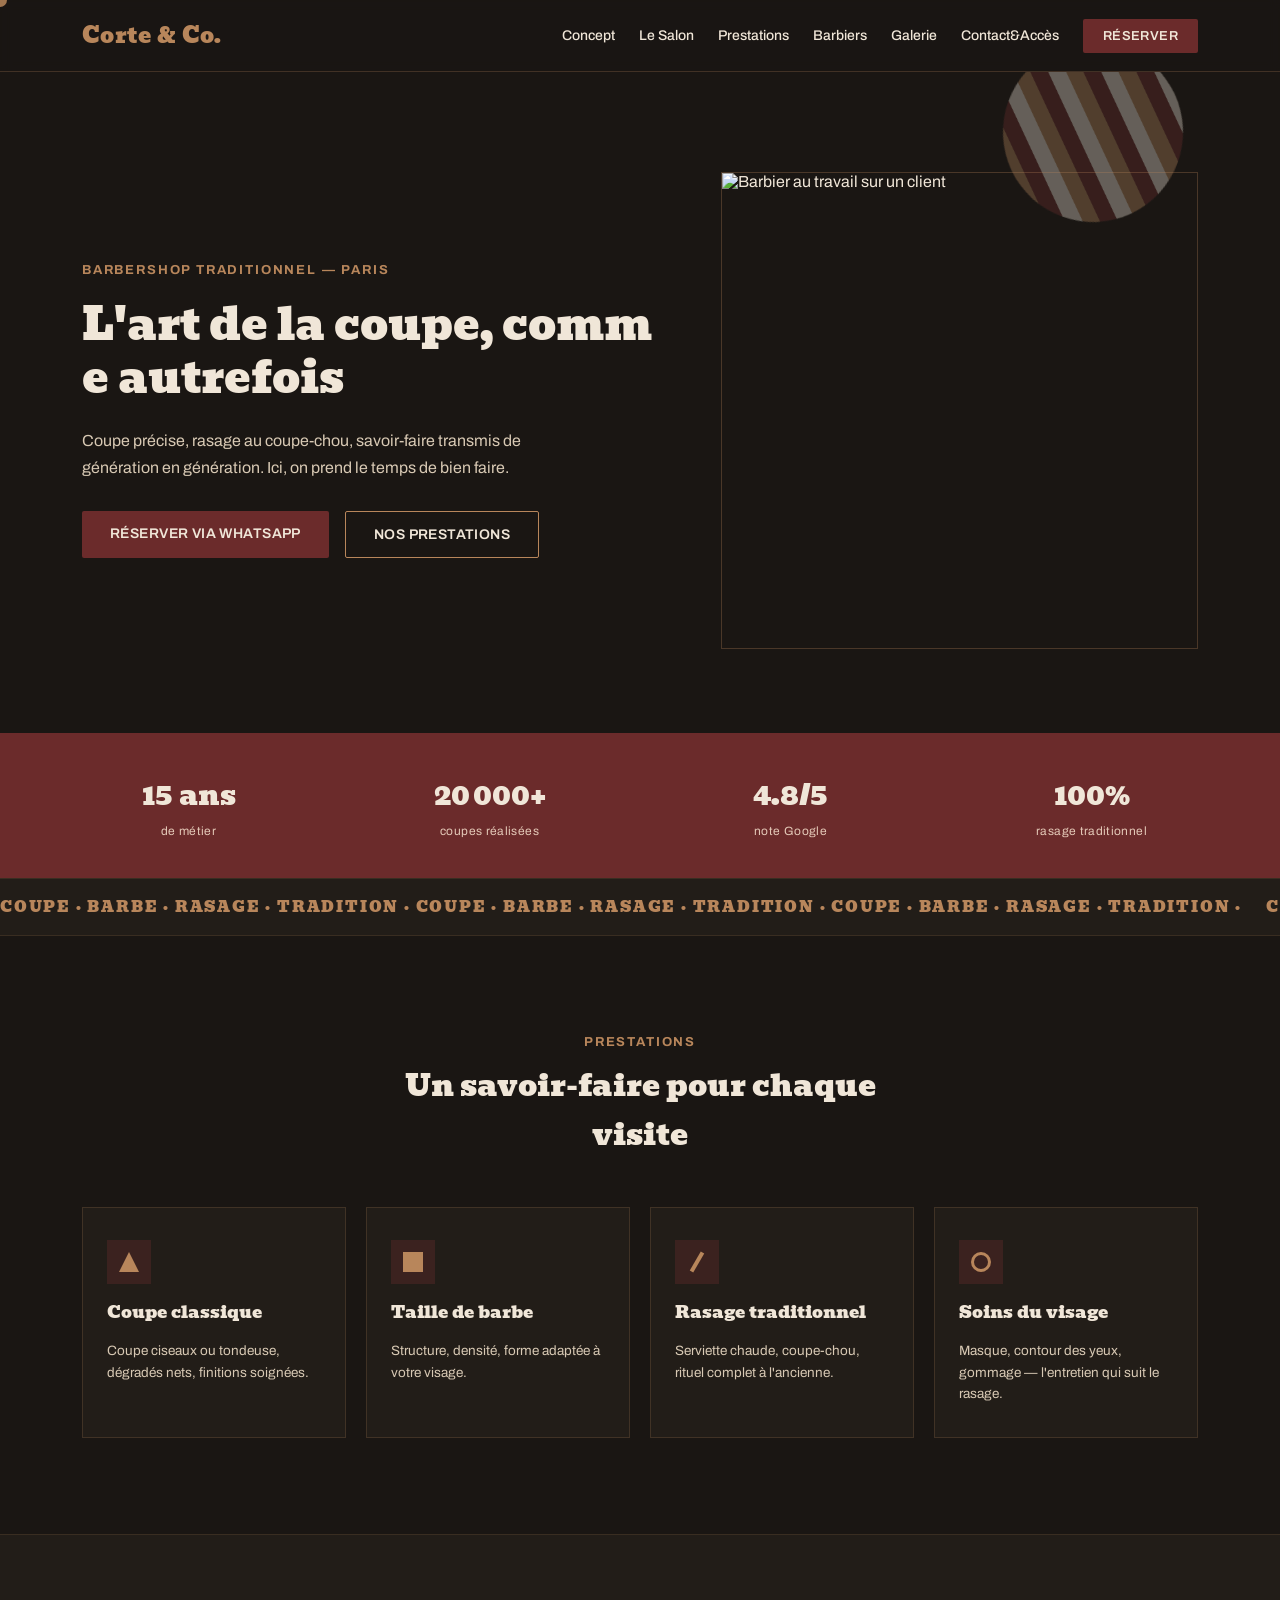
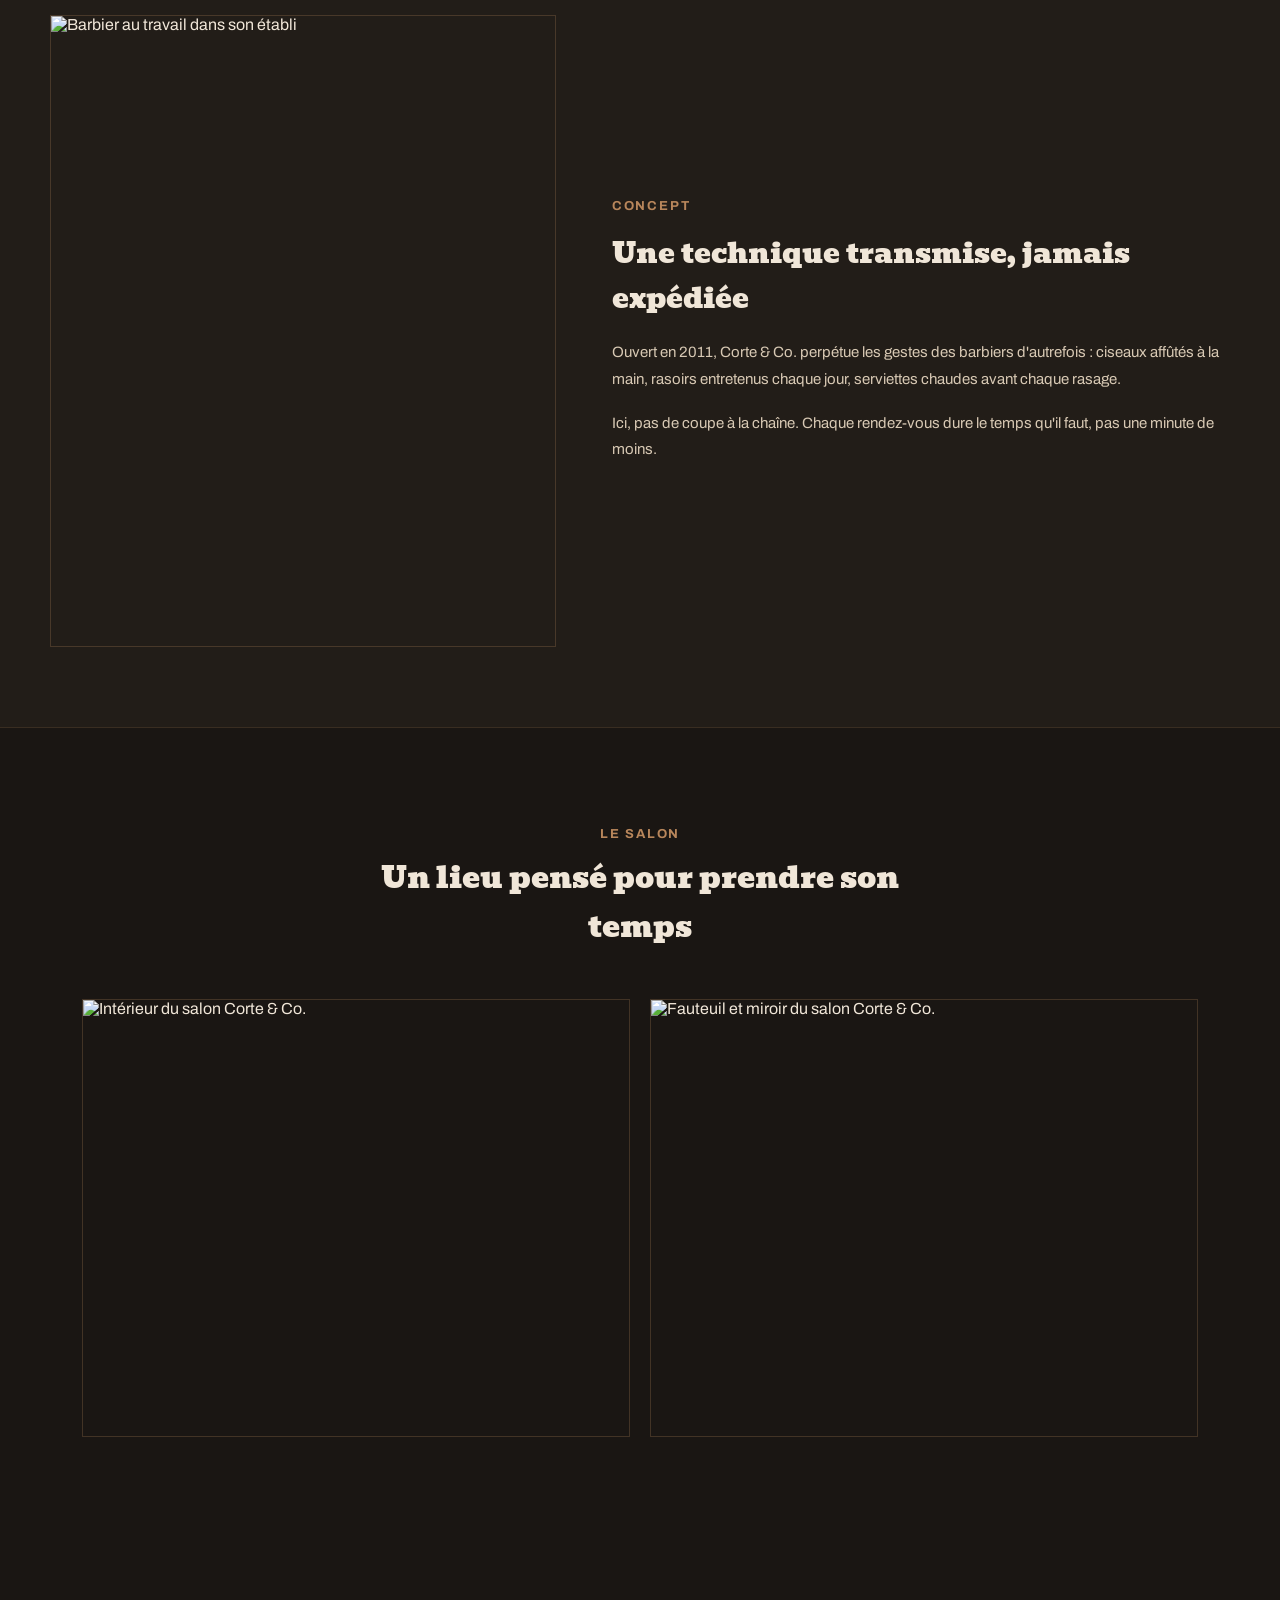
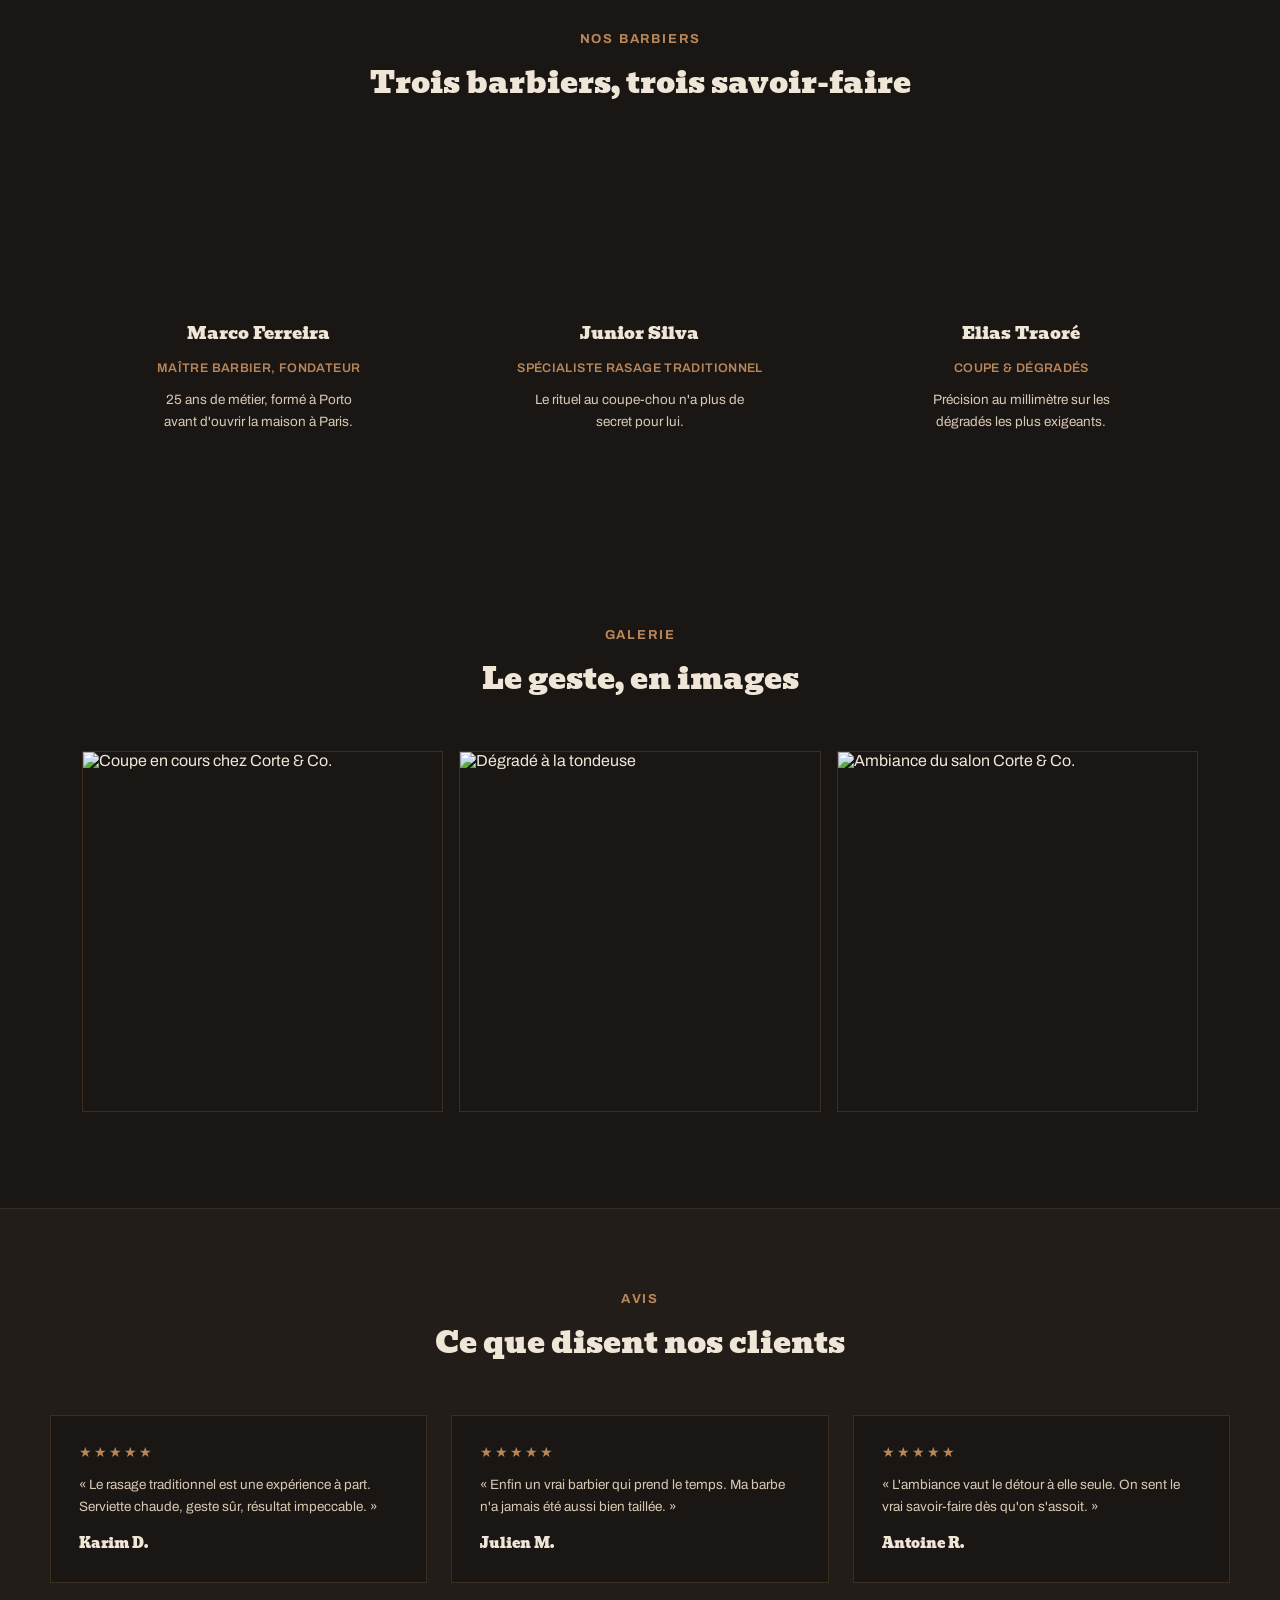
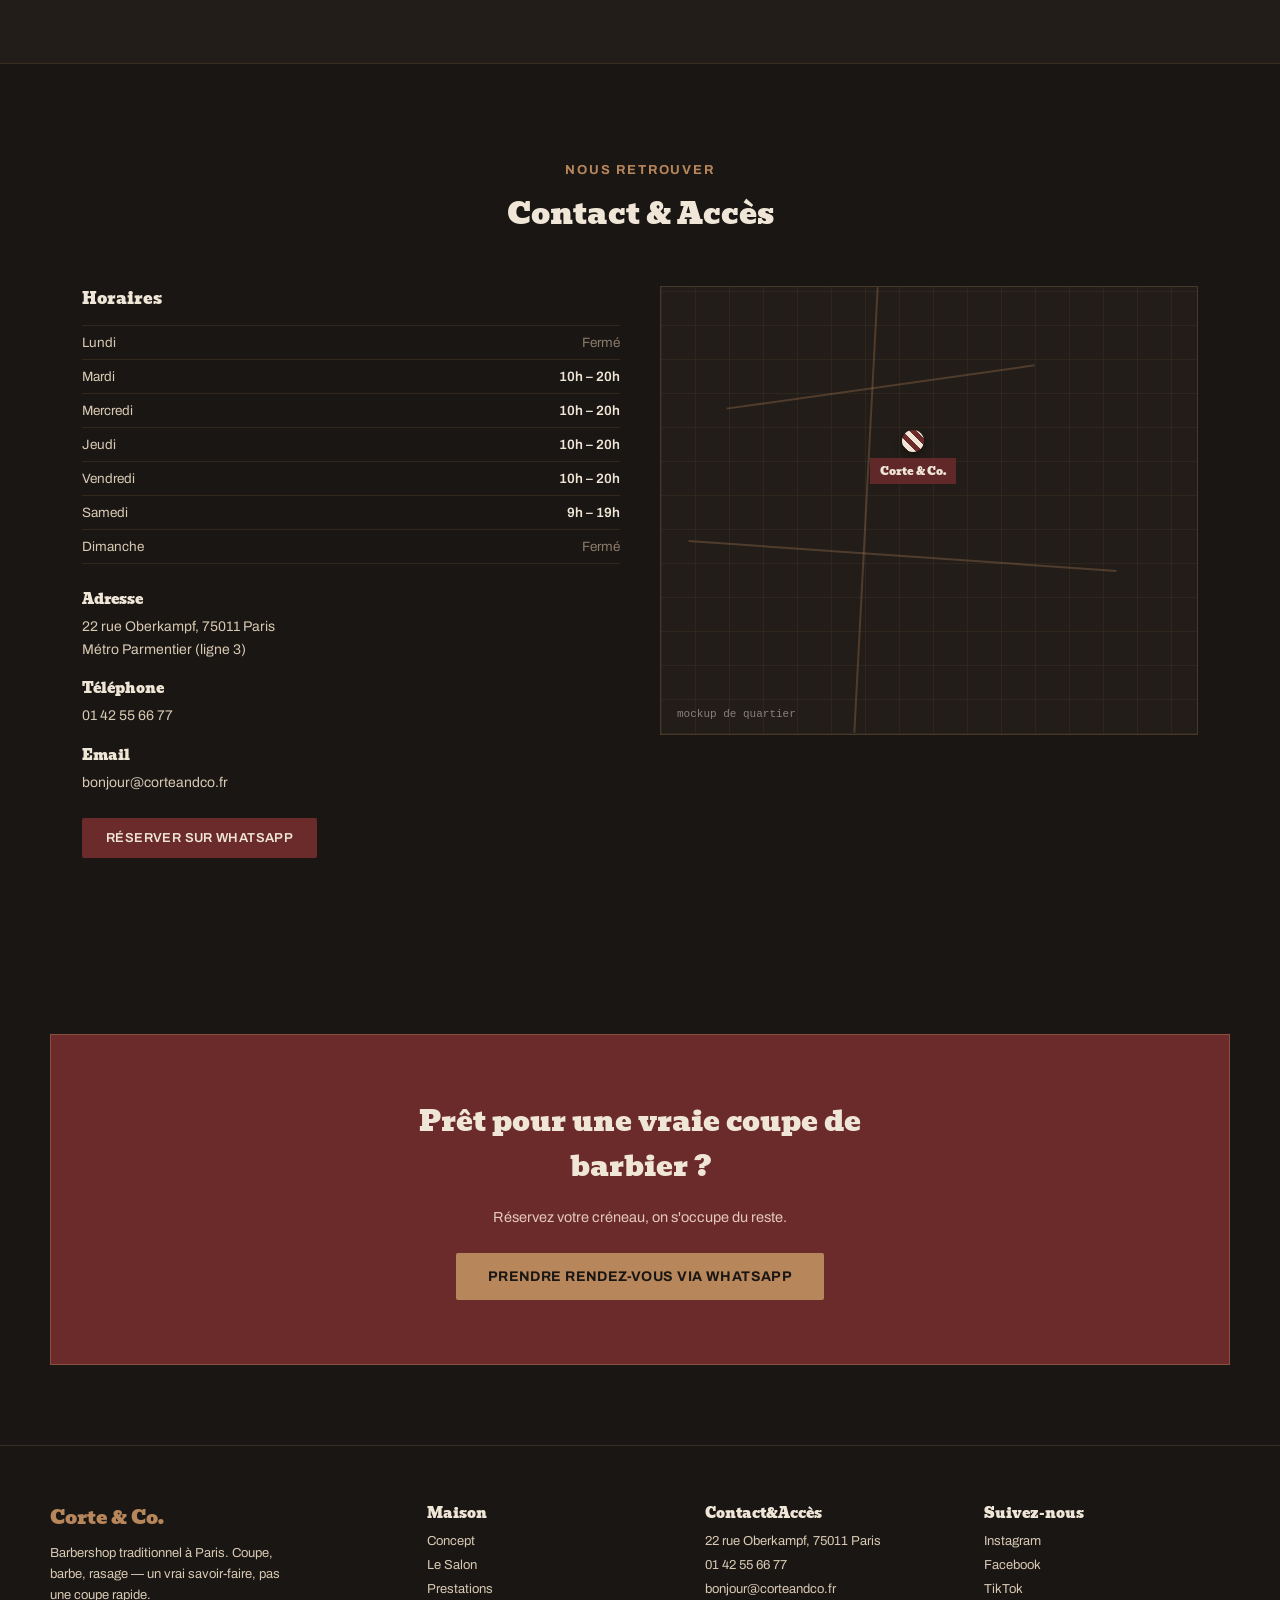
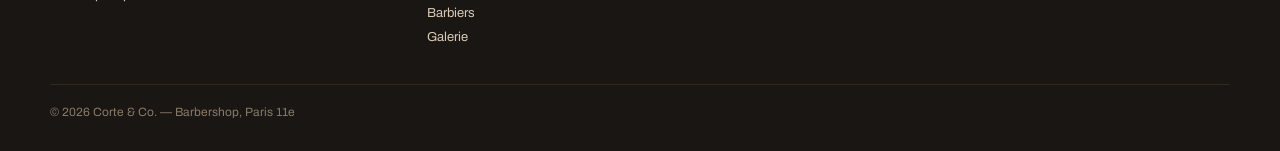
==== index.html @ 3a290d89 "Restructuration navigation + Le Salon + Galerie" ====
<!DOCTYPE html>
<html lang="fr">
<head>
<meta charset="utf-8">
<meta name="viewport" content="width=device-width, initial-scale=1">
<title>Corte &amp; Co. · Barbershop traditionnel Paris 11e</title>
<link rel="preconnect" href="https://fonts.googleapis.com">
<link href="https://fonts.googleapis.com/css2?family=Bevan&family=Archivo:wght@400;500;600;700&display=swap" rel="stylesheet">
<style>
  *{box-sizing:border-box;}
  body{margin:0;padding:0;}
  a{color:#B8865B;}
  a:hover{color:#F0E6D8;}
  @media (max-width: 860px){
    .hero-grid{grid-template-columns:1fr !important;}
    .hero-copy{text-align:center; align-items:center !important;}
    .hero-cta{justify-content:center;}
    .grid-4{grid-template-columns:1fr 1fr !important;}
    .grid-3{grid-template-columns:1fr !important;}
    .story-grid{grid-template-columns:1fr !important;}
    .team-grid{grid-template-columns:1fr !important;}
    .location-grid{grid-template-columns:1fr !important;}
    .footer-grid{grid-template-columns:1fr 1fr !important; gap:32px !important;}
  }
  @media (max-width: 560px){
    .grid-4{grid-template-columns:1fr !important;}
    .footer-grid{grid-template-columns:1fr !important;}
  }
  @keyframes fadeUp{from{opacity:0; transform:translateY(16px);} to{opacity:1; transform:translateY(0);}}
  @keyframes letterIn{from{opacity:0; transform:translateY(14px);} to{opacity:1; transform:translateY(0);}}
  @keyframes ctaPulse{0%,100%{transform:scale(1);} 50%{transform:scale(1.035);}}
  @keyframes marqueeScroll{from{transform:translateX(0);} to{transform:translateX(-50%);}}
  .js-hero-title .letter{display:inline-block; opacity:0; animation:letterIn .5s ease forwards;}
  .cta-final-btn:hover{box-shadow:0 0 30px 6px rgba(184,134,91,0.5);}
  .js-marquee-track{display:flex; width:max-content; animation:marqueeScroll 22s linear infinite;}
  #navInner{max-width:1180px; margin:0 auto; display:flex; align-items:center; justify-content:space-between; gap:24px; padding:18px 32px; transition:padding .3s ease;}
  #navInner.scrolled{padding:10px 32px;}
</style>
</head>
<body>

<div style="background:#1A1613; color:#F0E6D8; font-family:'Archivo',sans-serif; overflow-x:hidden;">

  <!-- NAVBAR -->
  <header style="position:sticky; top:0; z-index:50; background:rgba(26,22,19,0.95); backdrop-filter:blur(6px); border-bottom:1px solid rgba(184,134,91,0.25);">
    <div id="navInner">
      <a href="#accueil" style="font-family:'Bevan',serif; font-weight:400; font-size:22px; color:#B8865B; text-decoration:none; letter-spacing:0.02em;">Corte &amp; Co.</a>
      <nav style="display:flex; align-items:center; gap:24px; flex-wrap:wrap;">
        <a href="#concept" style="text-decoration:none; color:#F0E6D8; font-weight:500; font-size:14px;">Concept</a>
        <a href="#salon" style="text-decoration:none; color:#F0E6D8; font-weight:500; font-size:14px;">Le Salon</a>
        <a href="#services" style="text-decoration:none; color:#F0E6D8; font-weight:500; font-size:14px;">Prestations</a>
        <a href="#barbiers" style="text-decoration:none; color:#F0E6D8; font-weight:500; font-size:14px;">Barbiers</a>
        <a href="#galerie" style="text-decoration:none; color:#F0E6D8; font-weight:500; font-size:14px;">Galerie</a>
        <a href="#contact" style="text-decoration:none; color:#F0E6D8; font-weight:500; font-size:14px;">Contact&amp;Accès</a>
        <a href="https://wa.me/33612345678" target="_blank" rel="noopener" class="js-magnetic" style="text-decoration:none; background:#6B2B2B; color:#F0E6D8; padding:10px 20px; border-radius:2px; font-weight:600; font-size:13px; letter-spacing:0.03em; text-transform:uppercase; display:inline-block; transition:transform .2s ease, box-shadow .3s ease;">Réserver</a>
      </nav>
    </div>
  </header>

  <!-- HERO -->
  <section id="accueil" style="position:relative; padding:100px 32px 84px; max-width:1180px; margin:0 auto; overflow:hidden;">
    <div class="js-parallax" data-speed="0.15" style="position:absolute; top:-30px; right:4%; width:180px; height:180px; border-radius:50%; overflow:hidden; opacity:0.35; transform:rotate(20deg); will-change:transform;">
      <div style="width:100%; height:100%; background:repeating-linear-gradient(45deg, #6B2B2B 0px, #6B2B2B 16px, #F0E6D8 16px, #F0E6D8 32px, #B8865B 32px, #B8865B 48px);"></div>
    </div>
    <div class="hero-grid" style="position:relative; z-index:1; display:grid; grid-template-columns:1.1fr 0.9fr; gap:56px; align-items:center;">
      <div class="hero-copy" style="display:flex; flex-direction:column; align-items:flex-start; gap:22px;">
        <span style="font-family:'Archivo',sans-serif; font-weight:700; font-size:13px; color:#B8865B; letter-spacing:0.14em; text-transform:uppercase; opacity:0; animation:fadeUp .6s ease .1s both;">Barbershop traditionnel — Paris</span>
        <h1 class="js-hero-title" style="font-family:'Bevan',serif; font-weight:400; font-size:44px; line-height:1.2; margin:0; color:#F0E6D8;">L'art de la coupe, comme autrefois</h1>
        <p style="font-size:16px; line-height:1.7; color:#D8C9B4; margin:0; max-width:460px; opacity:0; animation:fadeUp .6s ease .6s both;">Coupe précise, rasage au coupe-chou, savoir-faire transmis de génération en génération. Ici, on prend le temps de bien faire.</p>
        <div class="hero-cta" style="display:flex; gap:16px; flex-wrap:wrap; margin-top:8px; opacity:0; animation:fadeUp .6s ease .9s both;">
          <a href="https://wa.me/33612345678" target="_blank" rel="noopener" class="js-magnetic" style="text-decoration:none; background:#6B2B2B; color:#F0E6D8; padding:15px 28px; border-radius:2px; font-weight:600; font-size:14px; letter-spacing:0.03em; text-transform:uppercase; display:inline-block; transition:transform .2s ease, box-shadow .3s ease;">Réserver via WhatsApp</a>
          <a href="#services" class="js-magnetic" style="text-decoration:none; background:transparent; color:#F0E6D8; padding:15px 28px; border-radius:2px; font-weight:600; font-size:14px; letter-spacing:0.03em; text-transform:uppercase; border:1.5px solid #B8865B; display:inline-block; transition:transform .2s ease, box-shadow .3s ease;">Nos prestations</a>
        </div>
      </div>
      <div style="position:relative;">
        <img src="https://images.unsplash.com/photo-1634302104565-cc698ee83144?auto=format&fit=crop&w=800&h=800&q=80" alt="Barbier au travail sur un client" style="width:100%; aspect-ratio:1/1; object-fit:cover; border:1px solid rgba(184,134,91,0.3); display:block;">
      </div>
    </div>
  </section>

  <!-- TRUST BAR -->
  <section class="js-trustbar" style="background:#6B2B2B; padding:40px 32px;">
    <div class="grid-4" style="max-width:1180px; margin:0 auto; display:grid; grid-template-columns:1fr 1fr 1fr 1fr; gap:24px; text-align:center;">
      <div><div class="js-counter" data-target="15" data-suffix=" ans" style="font-family:'Bevan',serif; font-weight:400; font-size:28px; color:#F0E6D8;">15 ans</div><div style="font-size:12px; color:#E4C9B8; margin-top:6px; letter-spacing:0.03em;">de métier</div></div>
      <div><div class="js-counter" data-target="20000" data-suffix="+" style="font-family:'Bevan',serif; font-weight:400; font-size:28px; color:#F0E6D8;">20 000+</div><div style="font-size:12px; color:#E4C9B8; margin-top:6px; letter-spacing:0.03em;">coupes réalisées</div></div>
      <div><div class="js-counter" data-target="4.8" data-suffix="/5" data-decimals="1" style="font-family:'Bevan',serif; font-weight:400; font-size:28px; color:#F0E6D8;">4.8/5</div><div style="font-size:12px; color:#E4C9B8; margin-top:6px; letter-spacing:0.03em;">note Google</div></div>
      <div><div class="js-counter" data-target="100" data-suffix="%" style="font-family:'Bevan',serif; font-weight:400; font-size:28px; color:#F0E6D8;">100%</div><div style="font-size:12px; color:#E4C9B8; margin-top:6px; letter-spacing:0.03em;">rasage traditionnel</div></div>
    </div>
  </section>

  <!-- MARQUEE -->
  <section style="overflow:hidden; padding:16px 0; background:#221D18; border-top:1px solid rgba(184,134,91,0.15); border-bottom:1px solid rgba(184,134,91,0.15);">
    <div class="js-marquee-track">
      <span style="white-space:nowrap; font-family:'Bevan',serif; font-size:15px; letter-spacing:0.12em; color:#B8865B; padding-right:24px;">COUPE · BARBE · RASAGE · TRADITION · COUPE · BARBE · RASAGE · TRADITION · COUPE · BARBE · RASAGE · TRADITION · </span>
      <span style="white-space:nowrap; font-family:'Bevan',serif; font-size:15px; letter-spacing:0.12em; color:#B8865B; padding-right:24px;">COUPE · BARBE · RASAGE · TRADITION · COUPE · BARBE · RASAGE · TRADITION · COUPE · BARBE · RASAGE · TRADITION · </span>
    </div>
  </section>

  <!-- SERVICES -->
  <section id="services" style="padding:96px 32px; max-width:1180px; margin:0 auto;">
    <div style="max-width:560px; margin:0 auto 48px; text-align:center;">
      <span style="font-family:'Archivo',sans-serif; font-weight:700; font-size:13px; color:#B8865B; letter-spacing:0.14em; text-transform:uppercase;">Prestations</span>
      <h2 style="font-family:'Bevan',serif; font-weight:400; font-size:30px; color:#F0E6D8; margin:12px 0 0;">Un savoir-faire pour chaque visite</h2>
    </div>
    <div class="grid-4" style="display:grid; grid-template-columns:repeat(4,1fr); gap:20px;">
      <div class="js-tilt-card" style="background:#221D18; border:1px solid rgba(184,134,91,0.2); padding:32px 24px; display:flex; flex-direction:column; gap:14px; position:relative; transition:transform .25s ease;">
        <div style="width:44px; height:44px; background:rgba(107,43,43,0.35); display:flex; align-items:center; justify-content:center;"><div style="width:20px; height:20px; background:#B8865B; clip-path:polygon(50% 0%, 100% 100%, 0% 100%);"></div></div>
        <h3 style="font-family:'Bevan',serif; font-weight:400; font-size:17px; color:#F0E6D8; margin:0;">Coupe classique</h3>
        <p style="font-size:13.5px; line-height:1.6; color:#D8C9B4; margin:0;">Coupe ciseaux ou tondeuse, dégradés nets, finitions soignées.</p>
      </div>
      <div class="js-tilt-card" style="background:#221D18; border:1px solid rgba(184,134,91,0.2); padding:32px 24px; display:flex; flex-direction:column; gap:14px; position:relative; transition:transform .25s ease;">
        <div style="width:44px; height:44px; background:rgba(107,43,43,0.35); display:flex; align-items:center; justify-content:center;"><div style="width:20px; height:20px; background:#B8865B;"></div></div>
        <h3 style="font-family:'Bevan',serif; font-weight:400; font-size:17px; color:#F0E6D8; margin:0;">Taille de barbe</h3>
        <p style="font-size:13.5px; line-height:1.6; color:#D8C9B4; margin:0;">Structure, densité, forme adaptée à votre visage.</p>
      </div>
      <div class="js-tilt-card" style="background:#221D18; border:1px solid rgba(184,134,91,0.2); padding:32px 24px; display:flex; flex-direction:column; gap:14px; position:relative; transition:transform .25s ease;">
        <div style="width:44px; height:44px; background:rgba(107,43,43,0.35); display:flex; align-items:center; justify-content:center;"><div style="width:4px; height:22px; background:#B8865B; transform:rotate(30deg);"></div></div>
        <h3 style="font-family:'Bevan',serif; font-weight:400; font-size:17px; color:#F0E6D8; margin:0;">Rasage traditionnel</h3>
        <p style="font-size:13.5px; line-height:1.6; color:#D8C9B4; margin:0;">Serviette chaude, coupe-chou, rituel complet à l'ancienne.</p>
      </div>
      <div class="js-tilt-card" style="background:#221D18; border:1px solid rgba(184,134,91,0.2); padding:32px 24px; display:flex; flex-direction:column; gap:14px; position:relative; transition:transform .25s ease;">
        <div style="width:44px; height:44px; background:rgba(107,43,43,0.35); display:flex; align-items:center; justify-content:center;"><div style="width:20px; height:20px; border-radius:50%; border:3px solid #B8865B;"></div></div>
        <h3 style="font-family:'Bevan',serif; font-weight:400; font-size:17px; color:#F0E6D8; margin:0;">Soins du visage</h3>
        <p style="font-size:13.5px; line-height:1.6; color:#D8C9B4; margin:0;">Masque, contour des yeux, gommage — l'entretien qui suit le rasage.</p>
      </div>
    </div>
  </section>

  <!-- CONCEPT -->
  <section id="concept" style="padding:80px 32px; background:#221D18; border-top:1px solid rgba(184,134,91,0.15); border-bottom:1px solid rgba(184,134,91,0.15);">
    <div class="story-grid" style="max-width:1180px; margin:0 auto; display:grid; grid-template-columns:0.9fr 1.1fr; gap:56px; align-items:center;">
      <img src="https://images.unsplash.com/photo-1641318175316-795cd2db99f8?auto=format&fit=crop&w=700&h=875&q=80" alt="Barbier au travail dans son établi" style="width:100%; aspect-ratio:4/5; object-fit:cover; border:1px solid rgba(184,134,91,0.25); display:block;">
      <div style="display:flex; flex-direction:column; gap:18px;">
        <span style="font-family:'Archivo',sans-serif; font-weight:700; font-size:13px; color:#B8865B; letter-spacing:0.14em; text-transform:uppercase;">Concept</span>
        <h2 style="font-family:'Bevan',serif; font-weight:400; font-size:28px; color:#F0E6D8; margin:0;">Une technique transmise, jamais expédiée</h2>
        <p style="font-size:15px; line-height:1.75; color:#D8C9B4; margin:0;">Ouvert en 2011, Corte &amp; Co. perpétue les gestes des barbiers d'autrefois : ciseaux affûtés à la main, rasoirs entretenus chaque jour, serviettes chaudes avant chaque rasage.</p>
        <p style="font-size:15px; line-height:1.75; color:#D8C9B4; margin:0;">Ici, pas de coupe à la chaîne. Chaque rendez-vous dure le temps qu'il faut, pas une minute de moins.</p>
      </div>
    </div>
  </section>

  <!-- LE SALON -->
  <section id="salon" style="padding:96px 32px; max-width:1180px; margin:0 auto;">
    <div style="max-width:560px; margin:0 auto 48px; text-align:center;">
      <span style="font-family:'Archivo',sans-serif; font-weight:700; font-size:13px; color:#B8865B; letter-spacing:0.14em; text-transform:uppercase;">Le Salon</span>
      <h2 style="font-family:'Bevan',serif; font-weight:400; font-size:30px; color:#F0E6D8; margin:12px 0 0;">Un lieu pensé pour prendre son temps</h2>
    </div>
    <div class="story-grid" style="display:grid; grid-template-columns:1fr 1fr; gap:20px;">
      <img src="https://images.unsplash.com/photo-1759134248487-e8baaf31e33e?auto=format&fit=crop&w=700&h=560&q=80" alt="Intérieur du salon Corte & Co." style="width:100%; aspect-ratio:5/4; object-fit:cover; border:1px solid rgba(184,134,91,0.25); display:block;">
      <img src="https://images.unsplash.com/photo-1703792686756-c82bf734c89b?auto=format&fit=crop&w=700&h=560&q=80" alt="Fauteuil et miroir du salon Corte & Co." style="width:100%; aspect-ratio:5/4; object-fit:cover; border:1px solid rgba(184,134,91,0.25); display:block;">
    </div>
  </section>

  <!-- BARBIERS -->
  <section id="barbiers" style="padding:96px 32px; max-width:1180px; margin:0 auto;">
    <div style="max-width:560px; margin:0 auto 48px; text-align:center;">
      <span style="font-family:'Archivo',sans-serif; font-weight:700; font-size:13px; color:#B8865B; letter-spacing:0.14em; text-transform:uppercase;">Nos barbiers</span>
      <h2 style="font-family:'Bevan',serif; font-weight:400; font-size:30px; color:#F0E6D8; margin:12px 0 0;">Trois barbiers, trois savoir-faire</h2>
    </div>
    <div class="team-grid" style="display:grid; grid-template-columns:repeat(3,1fr); gap:28px;">
      <div style="display:flex; flex-direction:column; gap:14px; text-align:center; align-items:center;">
        <img class="js-team-photo" src="https://images.unsplash.com/photo-1577632584998-56efd90c5a42?auto=format&fit=crop&w=300&h=300&q=80" alt="Marco Ferreira, maître barbier" style="width:150px; height:150px; object-fit:cover; border:1px solid rgba(184,134,91,0.25); clip-path:inset(0 0 100% 0); transition:clip-path 1s cubic-bezier(0.65,0,0.35,1); display:block;">
        <h3 style="font-family:'Bevan',serif; font-weight:400; font-size:17px; color:#F0E6D8; margin:0;">Marco Ferreira</h3>
        <div style="font-size:12.5px; color:#B8865B; font-weight:600; letter-spacing:0.03em; text-transform:uppercase;">Maître barbier, fondateur</div>
        <p style="font-size:13.5px; line-height:1.6; color:#D8C9B4; margin:0; max-width:220px;">25 ans de métier, formé à Porto avant d'ouvrir la maison à Paris.</p>
      </div>
      <div style="display:flex; flex-direction:column; gap:14px; text-align:center; align-items:center;">
        <img class="js-team-photo" src="https://images.unsplash.com/photo-1656338997878-279d71d48f6e?auto=format&fit=crop&w=300&h=300&q=80" alt="Junior Silva, spécialiste rasage traditionnel" style="width:150px; height:150px; object-fit:cover; border:1px solid rgba(184,134,91,0.25); clip-path:inset(0 0 100% 0); transition:clip-path 1s cubic-bezier(0.65,0,0.35,1); display:block;">
        <h3 style="font-family:'Bevan',serif; font-weight:400; font-size:17px; color:#F0E6D8; margin:0;">Junior Silva</h3>
        <div style="font-size:12.5px; color:#B8865B; font-weight:600; letter-spacing:0.03em; text-transform:uppercase;">Spécialiste rasage traditionnel</div>
        <p style="font-size:13.5px; line-height:1.6; color:#D8C9B4; margin:0; max-width:220px;">Le rituel au coupe-chou n'a plus de secret pour lui.</p>
      </div>
      <div style="display:flex; flex-direction:column; gap:14px; text-align:center; align-items:center;">
        <img class="js-team-photo" src="https://images.unsplash.com/photo-1659223165847-f131ed27941c?auto=format&fit=crop&w=300&h=300&q=80" alt="Elias Traoré, spécialiste coupe et dégradés" style="width:150px; height:150px; object-fit:cover; border:1px solid rgba(184,134,91,0.25); clip-path:inset(0 0 100% 0); transition:clip-path 1s cubic-bezier(0.65,0,0.35,1); display:block;">
        <h3 style="font-family:'Bevan',serif; font-weight:400; font-size:17px; color:#F0E6D8; margin:0;">Elias Traoré</h3>
        <div style="font-size:12.5px; color:#B8865B; font-weight:600; letter-spacing:0.03em; text-transform:uppercase;">Coupe &amp; dégradés</div>
        <p style="font-size:13.5px; line-height:1.6; color:#D8C9B4; margin:0; max-width:220px;">Précision au millimètre sur les dégradés les plus exigeants.</p>
      </div>
    </div>
  </section>

  <!-- GALERIE -->
  <section id="galerie" style="padding:96px 32px; max-width:1180px; margin:0 auto;">
    <div style="max-width:560px; margin:0 auto 48px; text-align:center;">
      <span style="font-family:'Archivo',sans-serif; font-weight:700; font-size:13px; color:#B8865B; letter-spacing:0.14em; text-transform:uppercase;">Galerie</span>
      <h2 style="font-family:'Bevan',serif; font-weight:400; font-size:30px; color:#F0E6D8; margin:12px 0 0;">Le geste, en images</h2>
    </div>
    <div class="grid-3" style="display:grid; grid-template-columns:repeat(3,1fr); gap:16px;">
      <img src="https://images.unsplash.com/photo-1634302104565-cc698ee83144?auto=format&fit=crop&w=500&h=500&q=80" alt="Coupe en cours chez Corte & Co." style="width:100%; aspect-ratio:1/1; object-fit:cover; border:1px solid rgba(184,134,91,0.2); display:block;">
      <img src="https://images.unsplash.com/photo-1770253980732-dfed1cfdfa43?auto=format&fit=crop&w=500&h=500&q=80" alt="Dégradé à la tondeuse" style="width:100%; aspect-ratio:1/1; object-fit:cover; border:1px solid rgba(184,134,91,0.2); display:block;">
      <img src="https://images.unsplash.com/photo-1759134248487-e8baaf31e33e?auto=format&fit=crop&w=500&h=500&q=80" alt="Ambiance du salon Corte & Co." style="width:100%; aspect-ratio:1/1; object-fit:cover; border:1px solid rgba(184,134,91,0.2); display:block;">
    </div>
  </section>

  <!-- AVIS -->
  <section id="avis" style="padding:80px 32px; background:#221D18; border-top:1px solid rgba(184,134,91,0.15); border-bottom:1px solid rgba(184,134,91,0.15);">
    <div style="max-width:560px; margin:0 auto 48px; text-align:center;">
      <span style="font-family:'Archivo',sans-serif; font-weight:700; font-size:13px; color:#B8865B; letter-spacing:0.14em; text-transform:uppercase;">Avis</span>
      <h2 style="font-family:'Bevan',serif; font-weight:400; font-size:30px; color:#F0E6D8; margin:12px 0 0;">Ce que disent nos clients</h2>
    </div>
    <div class="grid-3" style="max-width:1180px; margin:0 auto; display:grid; grid-template-columns:repeat(3,1fr); gap:24px;">
      <div class="js-tilt-card" style="background:#1A1613; border:1px solid rgba(184,134,91,0.2); padding:28px; display:flex; flex-direction:column; gap:14px; position:relative; transition:transform .25s ease;">
        <div style="color:#B8865B; font-size:14px; letter-spacing:2px;">★★★★★</div>
        <p style="font-size:13.5px; line-height:1.65; color:#D8C9B4; margin:0;">« Le rasage traditionnel est une expérience à part. Serviette chaude, geste sûr, résultat impeccable. »</p>
        <div style="font-family:'Bevan',serif; font-weight:400; font-size:14px; color:#F0E6D8;">Karim D.</div>
      </div>
      <div class="js-tilt-card" style="background:#1A1613; border:1px solid rgba(184,134,91,0.2); padding:28px; display:flex; flex-direction:column; gap:14px; position:relative; transition:transform .25s ease;">
        <div style="color:#B8865B; font-size:14px; letter-spacing:2px;">★★★★★</div>
        <p style="font-size:13.5px; line-height:1.65; color:#D8C9B4; margin:0;">« Enfin un vrai barbier qui prend le temps. Ma barbe n'a jamais été aussi bien taillée. »</p>
        <div style="font-family:'Bevan',serif; font-weight:400; font-size:14px; color:#F0E6D8;">Julien M.</div>
      </div>
      <div class="js-tilt-card" style="background:#1A1613; border:1px solid rgba(184,134,91,0.2); padding:28px; display:flex; flex-direction:column; gap:14px; position:relative; transition:transform .25s ease;">
        <div style="color:#B8865B; font-size:14px; letter-spacing:2px;">★★★★★</div>
        <p style="font-size:13.5px; line-height:1.65; color:#D8C9B4; margin:0;">« L'ambiance vaut le détour à elle seule. On sent le vrai savoir-faire dès qu'on s'assoit. »</p>
        <div style="font-family:'Bevan',serif; font-weight:400; font-size:14px; color:#F0E6D8;">Antoine R.</div>
      </div>
    </div>
  </section>

  <!-- LOCALISATION -->
  <section id="contact" style="padding:96px 32px; max-width:1180px; margin:0 auto;">
    <div style="max-width:560px; margin:0 auto 48px; text-align:center;">
      <span style="font-family:'Archivo',sans-serif; font-weight:700; font-size:13px; color:#B8865B; letter-spacing:0.14em; text-transform:uppercase;">Nous retrouver</span>
      <h2 style="font-family:'Bevan',serif; font-weight:400; font-size:30px; color:#F0E6D8; margin:12px 0 0;">Contact &amp; Accès</h2>
    </div>
    <div class="location-grid" style="display:grid; grid-template-columns:1fr 1fr; gap:40px; align-items:start;">
      <div>
        <h3 style="font-family:'Bevan',serif; font-weight:400; font-size:16px; color:#F0E6D8; margin:0 0 14px;">Horaires</h3>
        <div style="display:flex; flex-direction:column; gap:0; font-size:13.5px; color:#D8C9B4; border-top:1px solid rgba(184,134,91,0.15); margin-bottom:24px;">
          <div style="display:flex; justify-content:space-between; padding:9px 0; border-bottom:1px solid rgba(184,134,91,0.15);"><span>Lundi</span><span style="color:#8A7A68;">Fermé</span></div>
          <div style="display:flex; justify-content:space-between; padding:9px 0; border-bottom:1px solid rgba(184,134,91,0.15);"><span>Mardi</span><span style="color:#F0E6D8; font-weight:600;">10h – 20h</span></div>
          <div style="display:flex; justify-content:space-between; padding:9px 0; border-bottom:1px solid rgba(184,134,91,0.15);"><span>Mercredi</span><span style="color:#F0E6D8; font-weight:600;">10h – 20h</span></div>
          <div style="display:flex; justify-content:space-between; padding:9px 0; border-bottom:1px solid rgba(184,134,91,0.15);"><span>Jeudi</span><span style="color:#F0E6D8; font-weight:600;">10h – 20h</span></div>
          <div style="display:flex; justify-content:space-between; padding:9px 0; border-bottom:1px solid rgba(184,134,91,0.15);"><span>Vendredi</span><span style="color:#F0E6D8; font-weight:600;">10h – 20h</span></div>
          <div style="display:flex; justify-content:space-between; padding:9px 0; border-bottom:1px solid rgba(184,134,91,0.15);"><span>Samedi</span><span style="color:#F0E6D8; font-weight:600;">9h – 19h</span></div>
          <div style="display:flex; justify-content:space-between; padding:9px 0; border-bottom:1px solid rgba(184,134,91,0.15);"><span>Dimanche</span><span style="color:#8A7A68;">Fermé</span></div>
        </div>
        <div style="display:flex; flex-direction:column; gap:16px;">
          <div>
            <h3 style="font-family:'Bevan',serif; font-weight:400; font-size:14px; color:#F0E6D8; margin:0 0 6px;">Adresse</h3>
            <p style="font-size:14px; line-height:1.6; color:#D8C9B4; margin:0;">22 rue Oberkampf, 75011 Paris<br/>Métro Parmentier (ligne 3)</p>
          </div>
          <div>
            <h3 style="font-family:'Bevan',serif; font-weight:400; font-size:14px; color:#F0E6D8; margin:0 0 6px;">Téléphone</h3>
            <p style="font-size:14px; line-height:1.6; color:#D8C9B4; margin:0;">01 42 55 66 77</p>
          </div>
          <div>
            <h3 style="font-family:'Bevan',serif; font-weight:400; font-size:14px; color:#F0E6D8; margin:0 0 6px;">Email</h3>
            <p style="font-size:14px; line-height:1.6; color:#D8C9B4; margin:0;">bonjour@corteandco.fr</p>
          </div>
        </div>
        <a href="https://wa.me/33612345678" target="_blank" rel="noopener" class="js-magnetic" style="text-decoration:none; margin-top:24px; background:#6B2B2B; color:#F0E6D8; padding:13px 24px; border-radius:2px; font-weight:600; font-size:13px; letter-spacing:0.03em; text-transform:uppercase; display:inline-block; transition:transform .2s ease, box-shadow .3s ease;">Réserver sur WhatsApp</a>
      </div>
      <div style="position:relative; width:100%; aspect-ratio:6/5; overflow:hidden; background:#221D18; border:1px solid rgba(184,134,91,0.25);">
        <div style="position:absolute; inset:0; background:repeating-linear-gradient(0deg, rgba(184,134,91,0.08) 0px, rgba(184,134,91,0.08) 1px, transparent 1px, transparent 34px), repeating-linear-gradient(90deg, rgba(184,134,91,0.08) 0px, rgba(184,134,91,0.08) 1px, transparent 1px, transparent 34px);"></div>
        <div style="position:absolute; top:22%; left:12%; right:30%; height:2px; background:rgba(184,134,91,0.3); transform:rotate(-8deg);"></div>
        <div style="position:absolute; top:60%; left:5%; right:15%; height:2px; background:rgba(184,134,91,0.3); transform:rotate(4deg);"></div>
        <div style="position:absolute; top:0; bottom:0; left:38%; width:2px; background:rgba(184,134,91,0.3); transform:rotate(3deg);"></div>
        <div style="position:absolute; top:44%; left:47%; transform:translate(-50%,-100%); display:flex; flex-direction:column; align-items:center;">
          <div style="width:22px; height:22px; border-radius:50%; overflow:hidden; box-shadow:0 4px 10px rgba(0,0,0,0.4);">
            <div style="width:100%; height:100%; background:repeating-linear-gradient(45deg, #6B2B2B 0px, #6B2B2B 5px, #F0E6D8 5px, #F0E6D8 10px);"></div>
          </div>
          <span style="margin-top:6px; font-family:'Bevan',serif; font-size:11px; color:#F0E6D8; background:rgba(107,43,43,0.85); padding:4px 10px;">Corte &amp; Co.</span>
        </div>
        <span style="position:absolute; bottom:14px; left:16px; font-family:monospace; font-size:11px; color:rgba(240,230,216,0.5);">mockup de quartier</span>
      </div>
    </div>
  </section>

  <!-- CTA FINAL -->
  <section style="padding:80px 32px;">
    <div style="max-width:1180px; margin:0 auto; background:#6B2B2B; border:1px solid rgba(184,134,91,0.4); padding:64px 48px; text-align:center; display:flex; flex-direction:column; align-items:center; gap:20px;">
      <h2 style="font-family:'Bevan',serif; font-weight:400; font-size:28px; color:#F0E6D8; margin:0; max-width:520px;">Prêt pour une vraie coupe de barbier ?</h2>
      <p style="font-size:14.5px; color:#E4C9B8; margin:0; max-width:440px;">Réservez votre créneau, on s'occupe du reste.</p>
      <a href="https://wa.me/33612345678" target="_blank" rel="noopener" class="cta-final-btn" style="text-decoration:none; background:#B8865B; color:#1A1613; padding:16px 32px; border-radius:2px; font-weight:700; font-size:14px; letter-spacing:0.03em; text-transform:uppercase; margin-top:8px; display:inline-block; animation:ctaPulse 3s ease-in-out infinite; transition:box-shadow .3s ease;">Prendre rendez-vous via WhatsApp</a>
    </div>
  </section>

  <!-- FOOTER -->
  <footer style="padding:56px 32px 32px; border-top:1px solid rgba(184,134,91,0.2);">
    <div class="footer-grid" style="max-width:1180px; margin:0 auto; display:grid; grid-template-columns:1.4fr 1fr 1fr 1fr; gap:32px;">
      <div style="display:flex; flex-direction:column; gap:10px;">
        <span style="font-family:'Bevan',serif; font-weight:400; font-size:19px; color:#B8865B;">Corte &amp; Co.</span>
        <p style="font-size:13px; line-height:1.6; color:#D8C9B4; margin:0; max-width:240px;">Barbershop traditionnel à Paris. Coupe, barbe, rasage — un vrai savoir-faire, pas une coupe rapide.</p>
      </div>
      <div style="display:flex; flex-direction:column; gap:10px;">
        <span style="font-family:'Bevan',serif; font-weight:400; font-size:14px; color:#F0E6D8;">Maison</span>
        <a href="#concept" style="text-decoration:none; color:#D8C9B4; font-size:13px;">Concept</a>
        <a href="#salon" style="text-decoration:none; color:#D8C9B4; font-size:13px;">Le Salon</a>
        <a href="#services" style="text-decoration:none; color:#D8C9B4; font-size:13px;">Prestations</a>
        <a href="#barbiers" style="text-decoration:none; color:#D8C9B4; font-size:13px;">Barbiers</a>
        <a href="#galerie" style="text-decoration:none; color:#D8C9B4; font-size:13px;">Galerie</a>
      </div>
      <div style="display:flex; flex-direction:column; gap:10px;">
        <span style="font-family:'Bevan',serif; font-weight:400; font-size:14px; color:#F0E6D8;">Contact&amp;Accès</span>
        <span style="font-size:13px; color:#D8C9B4;">22 rue Oberkampf, 75011 Paris</span>
        <span style="font-size:13px; color:#D8C9B4;">01 42 55 66 77</span>
        <a href="mailto:bonjour@corteandco.fr" style="text-decoration:none; color:#D8C9B4; font-size:13px;">bonjour@corteandco.fr</a>
      </div>
      <div style="display:flex; flex-direction:column; gap:10px;">
        <span style="font-family:'Bevan',serif; font-weight:400; font-size:14px; color:#F0E6D8;">Suivez-nous</span>
        <a href="#" style="text-decoration:none; color:#D8C9B4; font-size:13px;">Instagram</a>
        <a href="#" style="text-decoration:none; color:#D8C9B4; font-size:13px;">Facebook</a>
        <a href="#" style="text-decoration:none; color:#D8C9B4; font-size:13px;">TikTok</a>
      </div>
    </div>
    <div style="max-width:1180px; margin:40px auto 0; padding-top:20px; border-top:1px solid rgba(184,134,91,0.15); font-size:12px; color:#8A7A68;">© 2026 Corte &amp; Co. — Barbershop, Paris 11e</div>
  </footer>

  <div class="cursor-dot" style="position:fixed; top:0; left:0; width:14px; height:14px; border-radius:50%; background:#B8865B; pointer-events:none; z-index:9999; transform:translate(-50%,-50%); transition:width .2s ease, height .2s ease, background .2s ease, opacity .2s ease; opacity:0.85;"></div>

</div>

<script>
(function () {
  var observers = [];

  function initScroll() {
    var navInner = document.getElementById('navInner');
    var raf = null;
    window.addEventListener('scroll', function () {
      if (raf) return;
      raf = requestAnimationFrame(function () {
        var y = window.scrollY || window.pageYOffset;
        if (navInner) navInner.classList.toggle('scrolled', y > 100);
        document.querySelectorAll('.js-parallax').forEach(function (el) {
          var speed = parseFloat(el.getAttribute('data-speed')) || 0.1;
          el.style.transform = 'translateY(' + (y * speed).toFixed(1) + 'px) rotate(20deg)';
        });
        raf = null;
      });
    }, { passive: true });
  }

  function initHeroLetters() {
    var el = document.querySelector('.js-hero-title');
    if (!el) return;
    var text = el.textContent;
    el.textContent = '';
    text.split('').forEach(function (ch, i) {
      var span = document.createElement('span');
      span.textContent = ch === ' ' ? '\u00A0' : ch;
      span.className = 'letter';
      span.style.animationDelay = (i * 22) + 'ms';
      el.appendChild(span);
    });
  }

  function initCounters() {
    var bar = document.querySelector('.js-trustbar');
    if (!bar) return;
    var nums = bar.querySelectorAll('.js-counter');
    function animate(el) {
      var target = parseFloat(el.getAttribute('data-target'));
      var suffix = el.getAttribute('data-suffix') || '';
      var decimals = parseInt(el.getAttribute('data-decimals') || '0', 10);
      var start = performance.now();
      var dur = 1200;
      function step(now) {
        var p = Math.min(1, (now - start) / dur);
        var eased = 1 - Math.pow(1 - p, 3);
        var val = target * eased;
        el.textContent = (decimals ? val.toFixed(decimals) : Math.round(val).toLocaleString('fr-FR')) + suffix;
        if (p < 1) requestAnimationFrame(step);
      }
      requestAnimationFrame(step);
    }
    var obs = new IntersectionObserver(function (entries) {
      entries.forEach(function (entry) {
        if (entry.isIntersecting) {
          nums.forEach(animate);
          obs.disconnect();
        }
      });
    }, { threshold: 0.4 });
    obs.observe(bar);
    observers.push(obs);
  }

  function initCurtain() {
    var photos = Array.prototype.slice.call(document.querySelectorAll('.js-team-photo'));
    var obs = new IntersectionObserver(function (entries) {
      entries.forEach(function (entry) {
        if (entry.isIntersecting) {
          var idx = photos.indexOf(entry.target);
          entry.target.style.transitionDelay = (idx * 150) + 'ms';
          entry.target.style.clipPath = 'inset(0 0 0% 0)';
          obs.unobserve(entry.target);
        }
      });
    }, { threshold: 0.3 });
    photos.forEach(function (p) { obs.observe(p); });
    observers.push(obs);
  }

  function initMagnetic() {
    document.querySelectorAll('.js-magnetic').forEach(function (btn) {
      btn.addEventListener('mousemove', function (e) {
        var r = btn.getBoundingClientRect();
        var dx = (e.clientX - (r.left + r.width / 2)) * 0.3;
        var dy = (e.clientY - (r.top + r.height / 2)) * 0.3;
        btn.style.transform = 'translate(' + dx.toFixed(1) + 'px, ' + dy.toFixed(1) + 'px)';
        btn.style.boxShadow = '0 0 24px 4px rgba(184,134,91,0.45)';
      });
      btn.addEventListener('mouseleave', function () {
        btn.style.transform = 'translate(0,0)';
        btn.style.boxShadow = 'none';
      });
    });
  }

  function initTilt() {
    document.querySelectorAll('.js-tilt-card').forEach(function (card) {
      card.addEventListener('mousemove', function (e) {
        var r = card.getBoundingClientRect();
        var px = (e.clientX - r.left) / r.width - 0.5;
        var py = (e.clientY - r.top) / r.height - 0.5;
        card.style.transform = 'perspective(700px) rotateX(' + (-py * 8).toFixed(2) + 'deg) rotateY(' + (px * 8).toFixed(2) + 'deg) translateY(-4px)';
      });
      card.addEventListener('mouseleave', function () {
        card.style.transform = 'perspective(700px) rotateX(0deg) rotateY(0deg) translateY(0)';
      });
    });
  }

  function initCursor() {
    var dot = document.querySelector('.cursor-dot');
    if (!dot) return;
    if (window.matchMedia && window.matchMedia('(pointer: coarse)').matches) {
      dot.style.display = 'none';
      return;
    }
    document.addEventListener('mousemove', function (e) {
      dot.style.left = e.clientX + 'px';
      dot.style.top = e.clientY + 'px';
    });
    document.querySelectorAll('.js-magnetic, .js-tilt-card').forEach(function (el) {
      el.addEventListener('mouseenter', function () {
        dot.style.width = '38px'; dot.style.height = '38px'; dot.style.background = 'rgba(184,134,91,0.35)';
      });
      el.addEventListener('mouseleave', function () {
        dot.style.width = '14px'; dot.style.height = '14px'; dot.style.background = '#B8865B';
      });
    });
  }

  document.addEventListener('DOMContentLoaded', function () {
    initScroll();
    initHeroLetters();
    initCounters();
    initCurtain();
    initMagnetic();
    initTilt();
    initCursor();
  });
})();
</script>

</body>
</html>
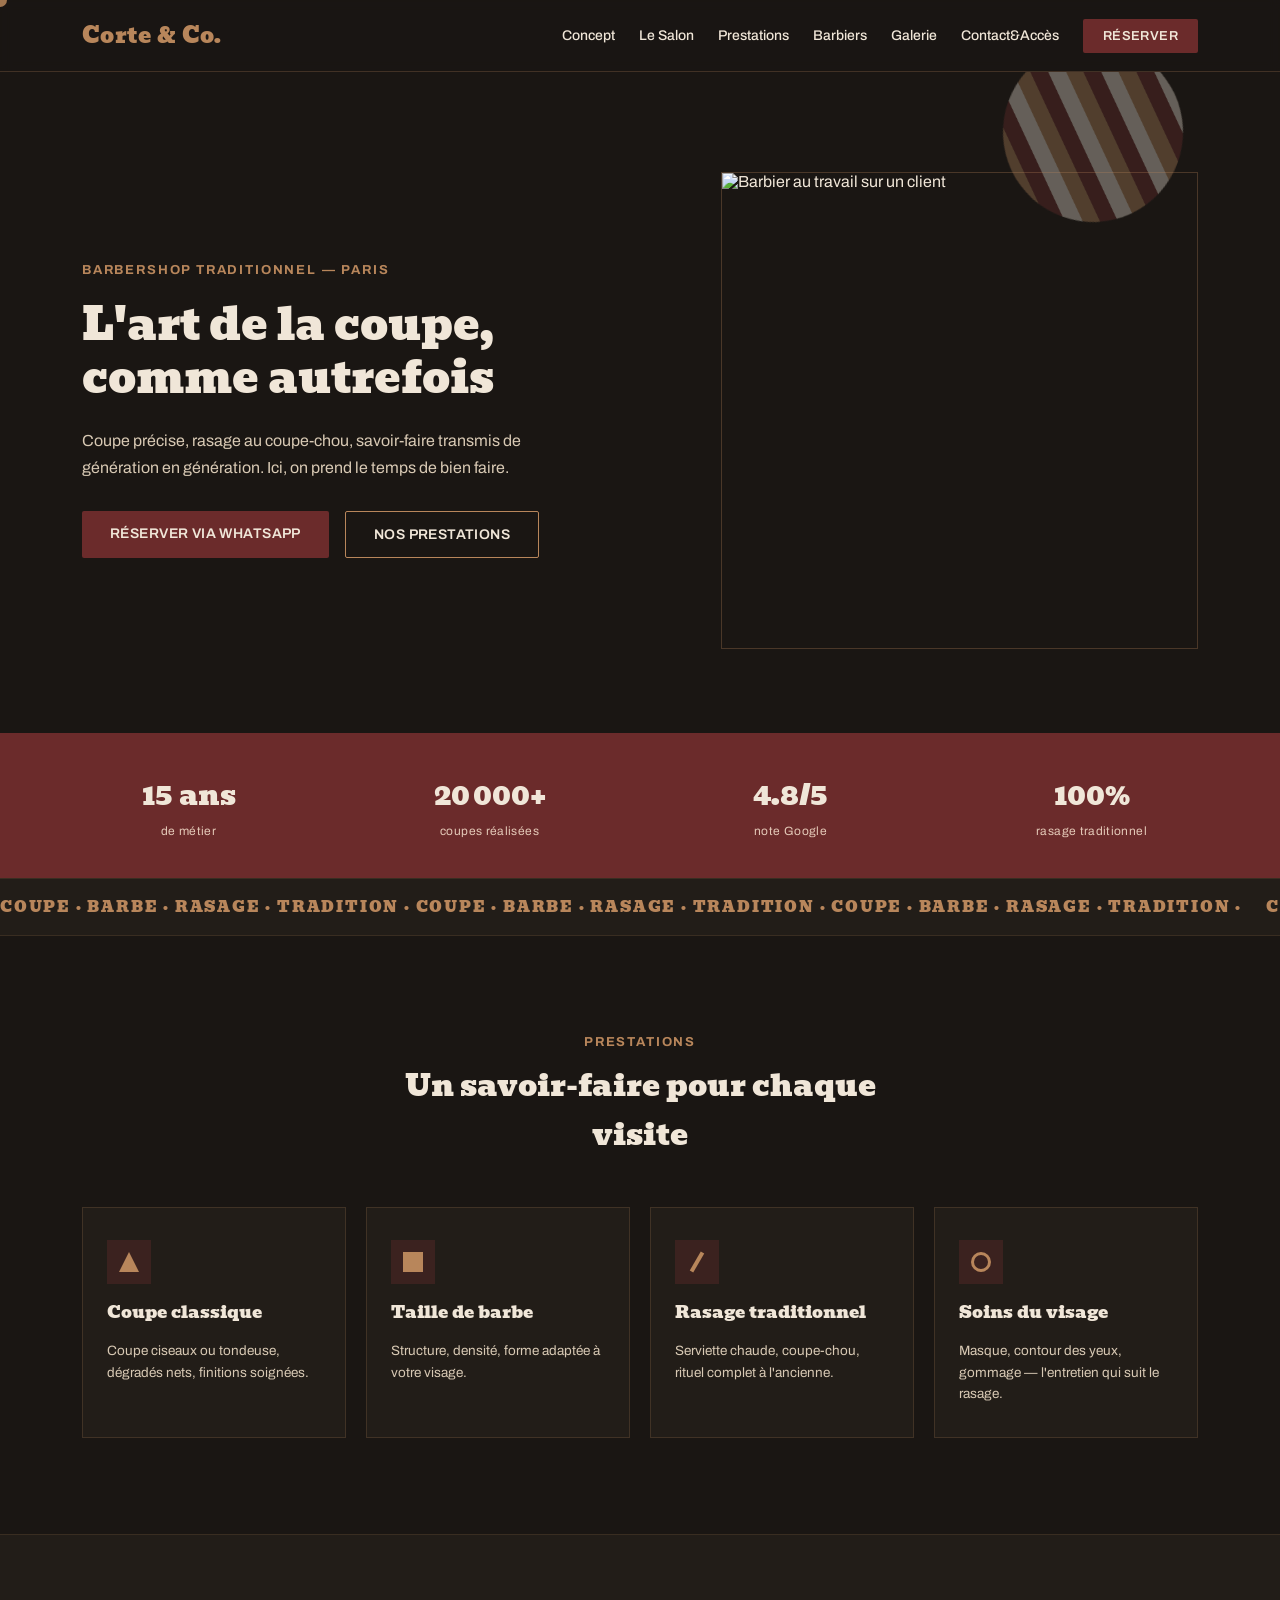
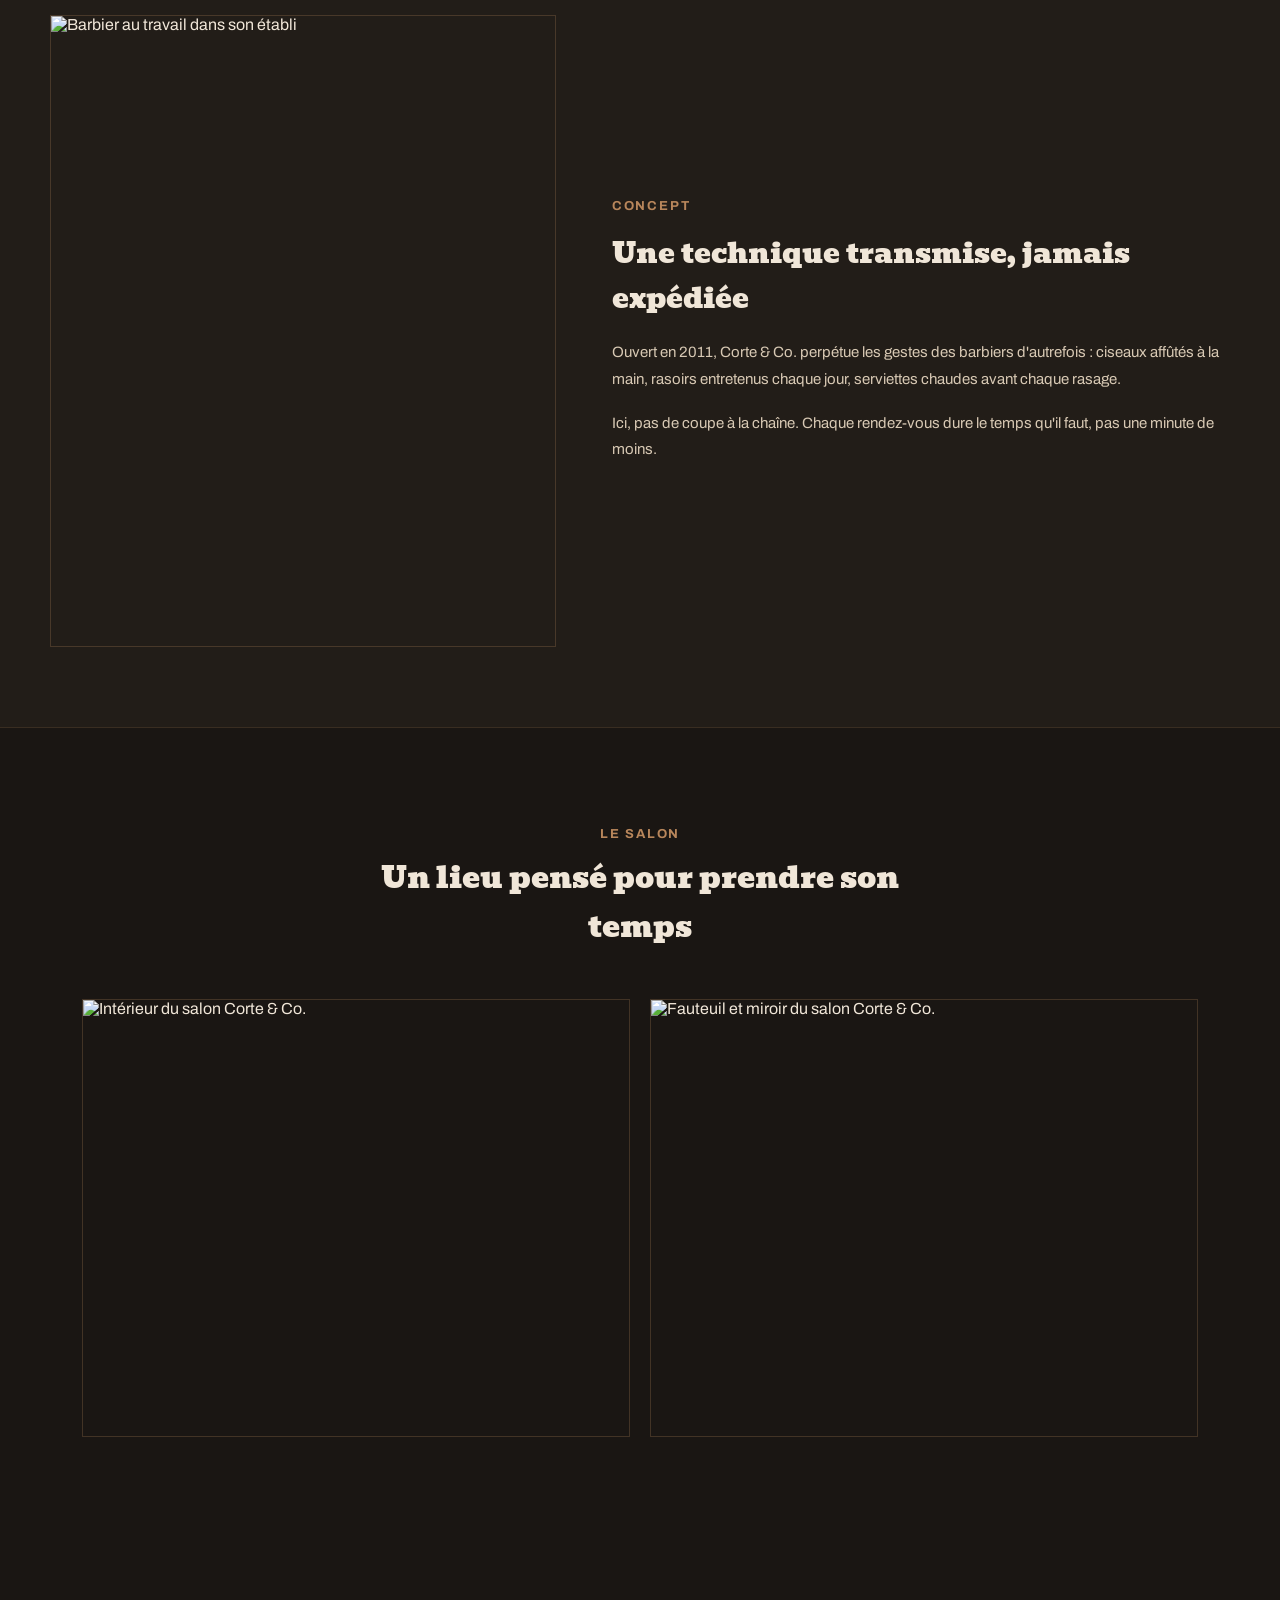
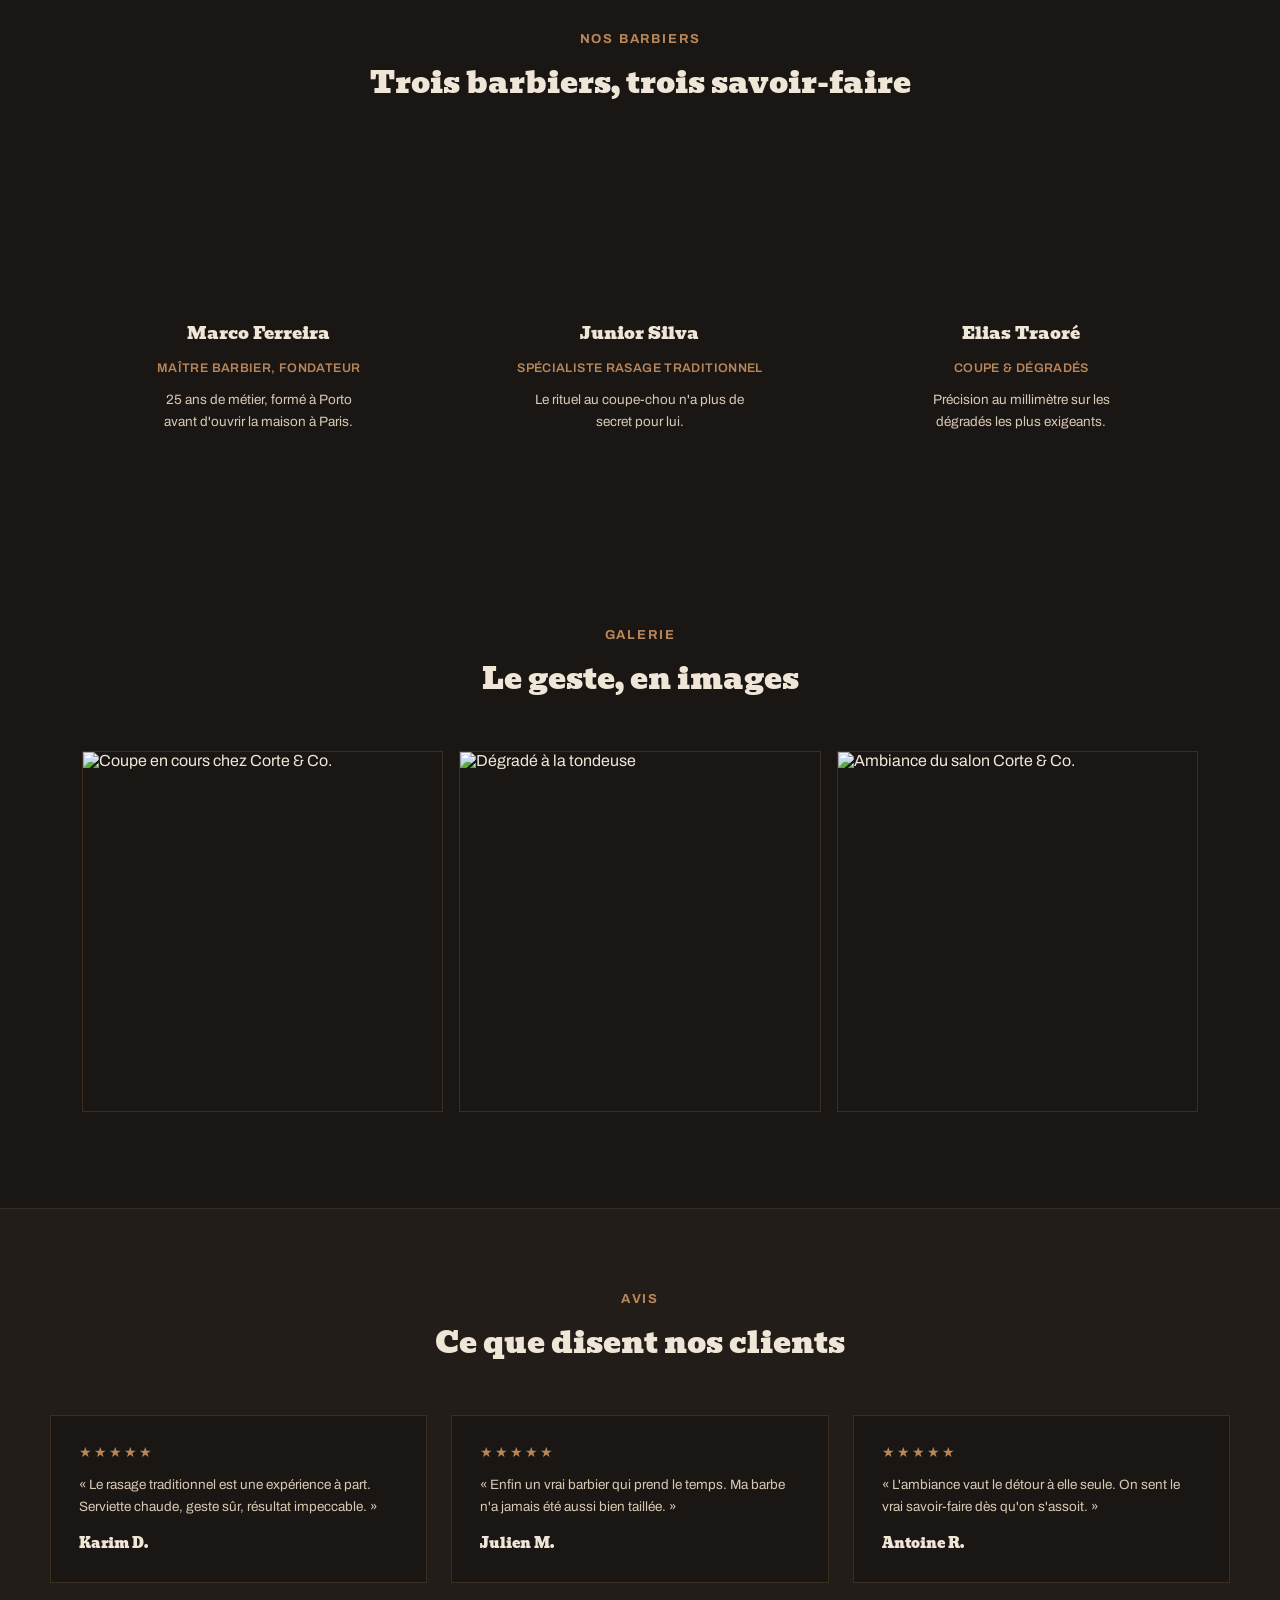
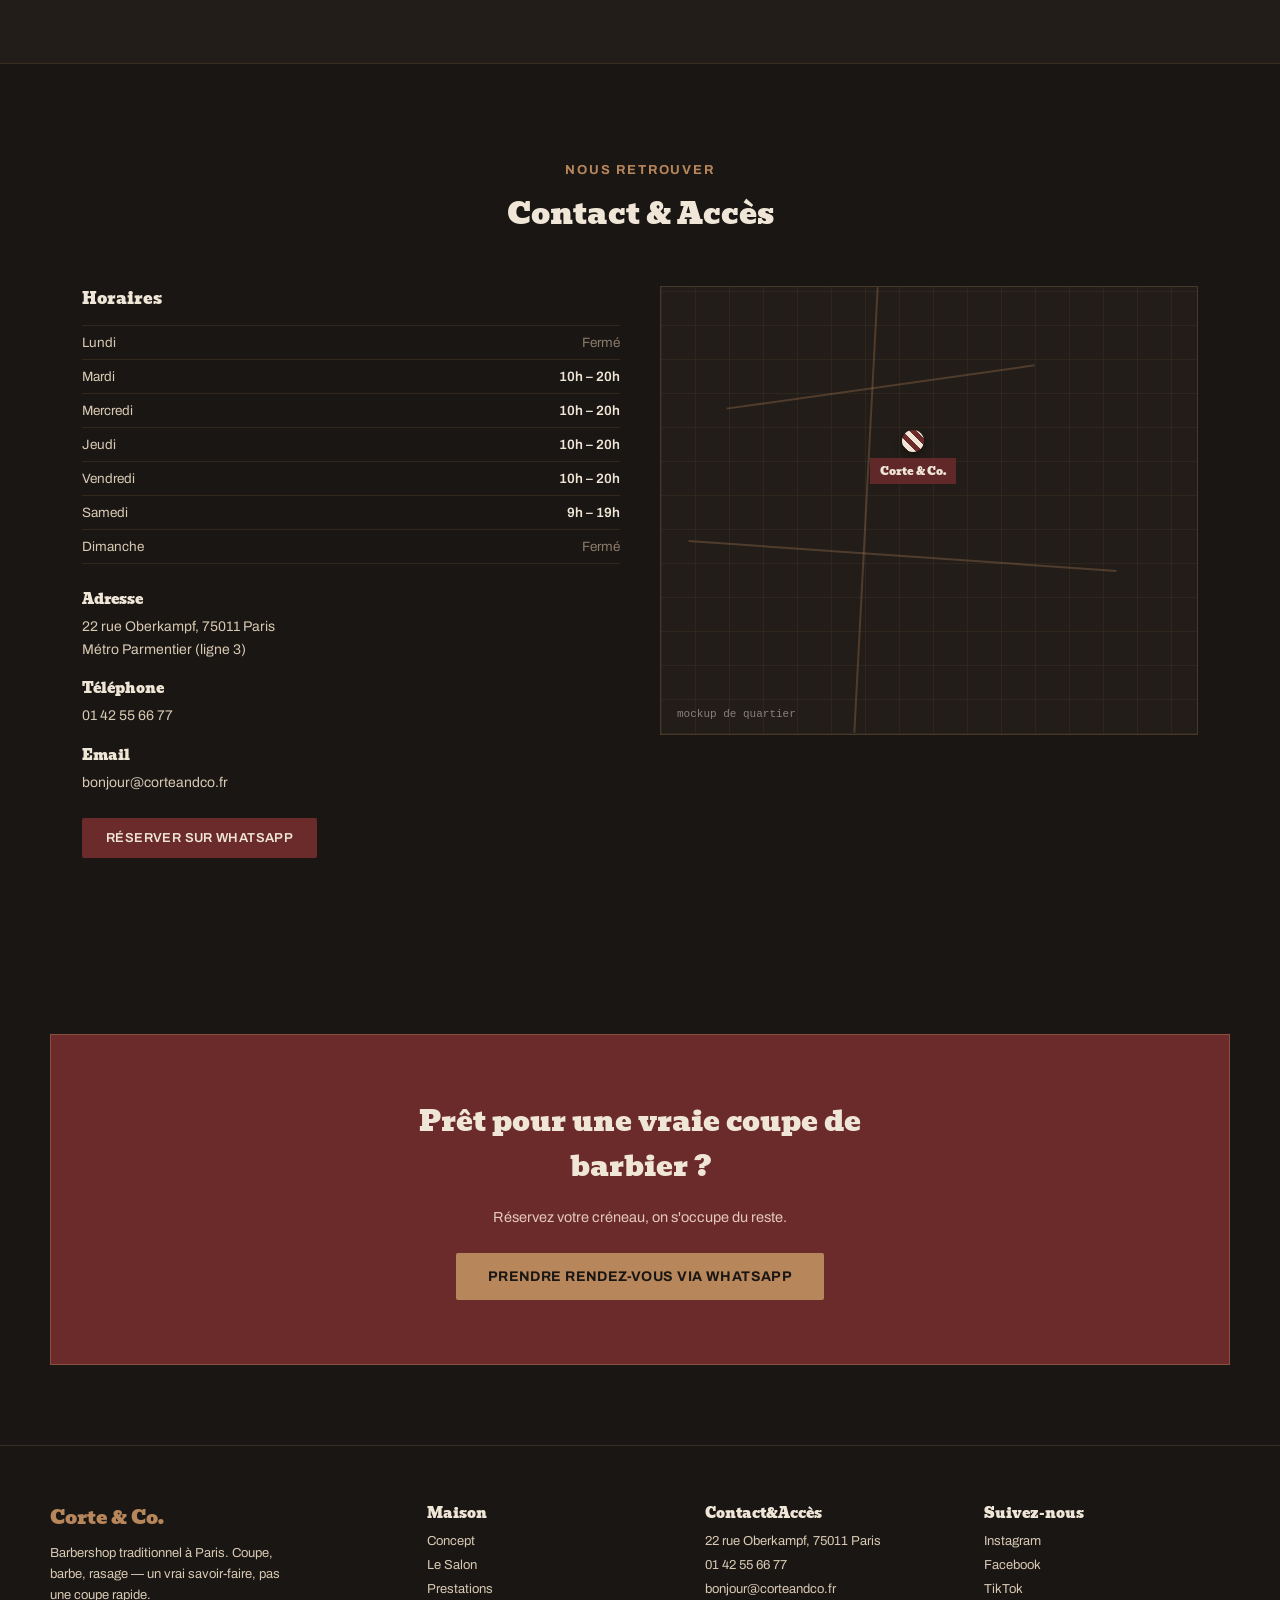
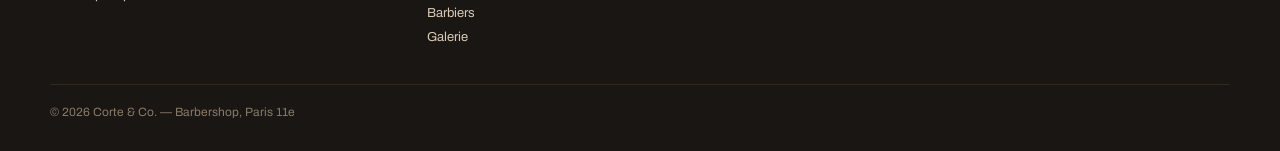
==== commit 52032ad5: "fix: correcciones de visualización móvil (menú burger / overflow)" ====
--- a/index.html
+++ b/index.html
@@ -11,7 +11,29 @@
   body{margin:0;padding:0;}
   a{color:#B8865B;}
   a:hover{color:#F0E6D8;}
+  .nav-links{display:flex; align-items:center; gap:24px; flex-wrap:wrap;}
+  .burger-btn{display:none; flex-direction:column; justify-content:center; align-items:center; gap:5px; width:40px; height:40px; background:none; border:none; cursor:pointer; padding:0; flex-shrink:0;}
+  .burger-btn span{display:block; width:22px; height:2px; background:#B8865B; border-radius:2px; transition:transform .25s ease, opacity .25s ease;}
+  .burger-btn.open span:nth-child(1){transform:translateY(7px) rotate(45deg);}
+  .burger-btn.open span:nth-child(2){opacity:0;}
+  .burger-btn.open span:nth-child(3){transform:translateY(-7px) rotate(-45deg);}
   @media (max-width: 860px){
+    .burger-btn{display:flex;}
+    .nav-links{
+      display:none;
+      position:absolute;
+      top:100%;
+      left:0;
+      right:0;
+      flex-direction:column;
+      align-items:center;
+      gap:18px;
+      background:#1A1613;
+      padding:28px 32px 32px;
+      border-bottom:1px solid rgba(184,134,91,0.25);
+      box-shadow:0 16px 32px rgba(0,0,0,0.3);
+    }
+    .nav-links.open{display:flex;}
     .hero-grid{grid-template-columns:1fr !important;}
     .hero-copy{text-align:center; align-items:center !important;}
     .hero-cta{justify-content:center;}
@@ -45,7 +67,7 @@
   <header style="position:sticky; top:0; z-index:50; background:rgba(26,22,19,0.95); backdrop-filter:blur(6px); border-bottom:1px solid rgba(184,134,91,0.25);">
     <div id="navInner">
       <a href="#accueil" style="font-family:'Bevan',serif; font-weight:400; font-size:22px; color:#B8865B; text-decoration:none; letter-spacing:0.02em;">Corte &amp; Co.</a>
-      <nav style="display:flex; align-items:center; gap:24px; flex-wrap:wrap;">
+      <nav class="nav-links">
         <a href="#concept" style="text-decoration:none; color:#F0E6D8; font-weight:500; font-size:14px;">Concept</a>
         <a href="#salon" style="text-decoration:none; color:#F0E6D8; font-weight:500; font-size:14px;">Le Salon</a>
         <a href="#services" style="text-decoration:none; color:#F0E6D8; font-weight:500; font-size:14px;">Prestations</a>
@@ -54,6 +76,9 @@
         <a href="#contact" style="text-decoration:none; color:#F0E6D8; font-weight:500; font-size:14px;">Contact&amp;Accès</a>
         <a href="https://wa.me/33612345678" target="_blank" rel="noopener" class="js-magnetic" style="text-decoration:none; background:#6B2B2B; color:#F0E6D8; padding:10px 20px; border-radius:2px; font-weight:600; font-size:13px; letter-spacing:0.03em; text-transform:uppercase; display:inline-block; transition:transform .2s ease, box-shadow .3s ease;">Réserver</a>
       </nav>
+      <button class="burger-btn" aria-label="Ouvrir le menu" aria-expanded="false">
+        <span></span><span></span><span></span>
+      </button>
     </div>
   </header>
 
@@ -337,12 +362,23 @@
     if (!el) return;
     var text = el.textContent;
     el.textContent = '';
-    text.split('').forEach(function (ch, i) {
-      var span = document.createElement('span');
-      span.textContent = ch === ' ' ? '\u00A0' : ch;
-      span.className = 'letter';
-      span.style.animationDelay = (i * 22) + 'ms';
-      el.appendChild(span);
+    var i = 0;
+    var words = text.split(' ');
+    words.forEach(function (word, wi) {
+      var wordSpan = document.createElement('span');
+      wordSpan.style.display = 'inline-block';
+      word.split('').forEach(function (ch) {
+        var letter = document.createElement('span');
+        letter.textContent = ch;
+        letter.className = 'letter';
+        letter.style.animationDelay = (i * 22) + 'ms';
+        wordSpan.appendChild(letter);
+        i++;
+      });
+      el.appendChild(wordSpan);
+      if (wi < words.length - 1) {
+        el.appendChild(document.createTextNode(' '));
+      }
     });
   }
 
@@ -456,5 +492,25 @@
 })();
 </script>
 
+<script>
+  (function(){
+    var burgerBtn = document.querySelector('.burger-btn');
+    var navLinks = document.querySelector('.nav-links');
+    if(!burgerBtn || !navLinks) return;
+    burgerBtn.addEventListener('click', function(){
+      var isOpen = navLinks.classList.toggle('open');
+      burgerBtn.classList.toggle('open', isOpen);
+      burgerBtn.setAttribute('aria-expanded', isOpen ? 'true' : 'false');
+    });
+    navLinks.querySelectorAll('a').forEach(function(link){
+      link.addEventListener('click', function(){
+        navLinks.classList.remove('open');
+        burgerBtn.classList.remove('open');
+        burgerBtn.setAttribute('aria-expanded', 'false');
+      });
+    });
+  })();
+</script>
+
 </body>
 </html>
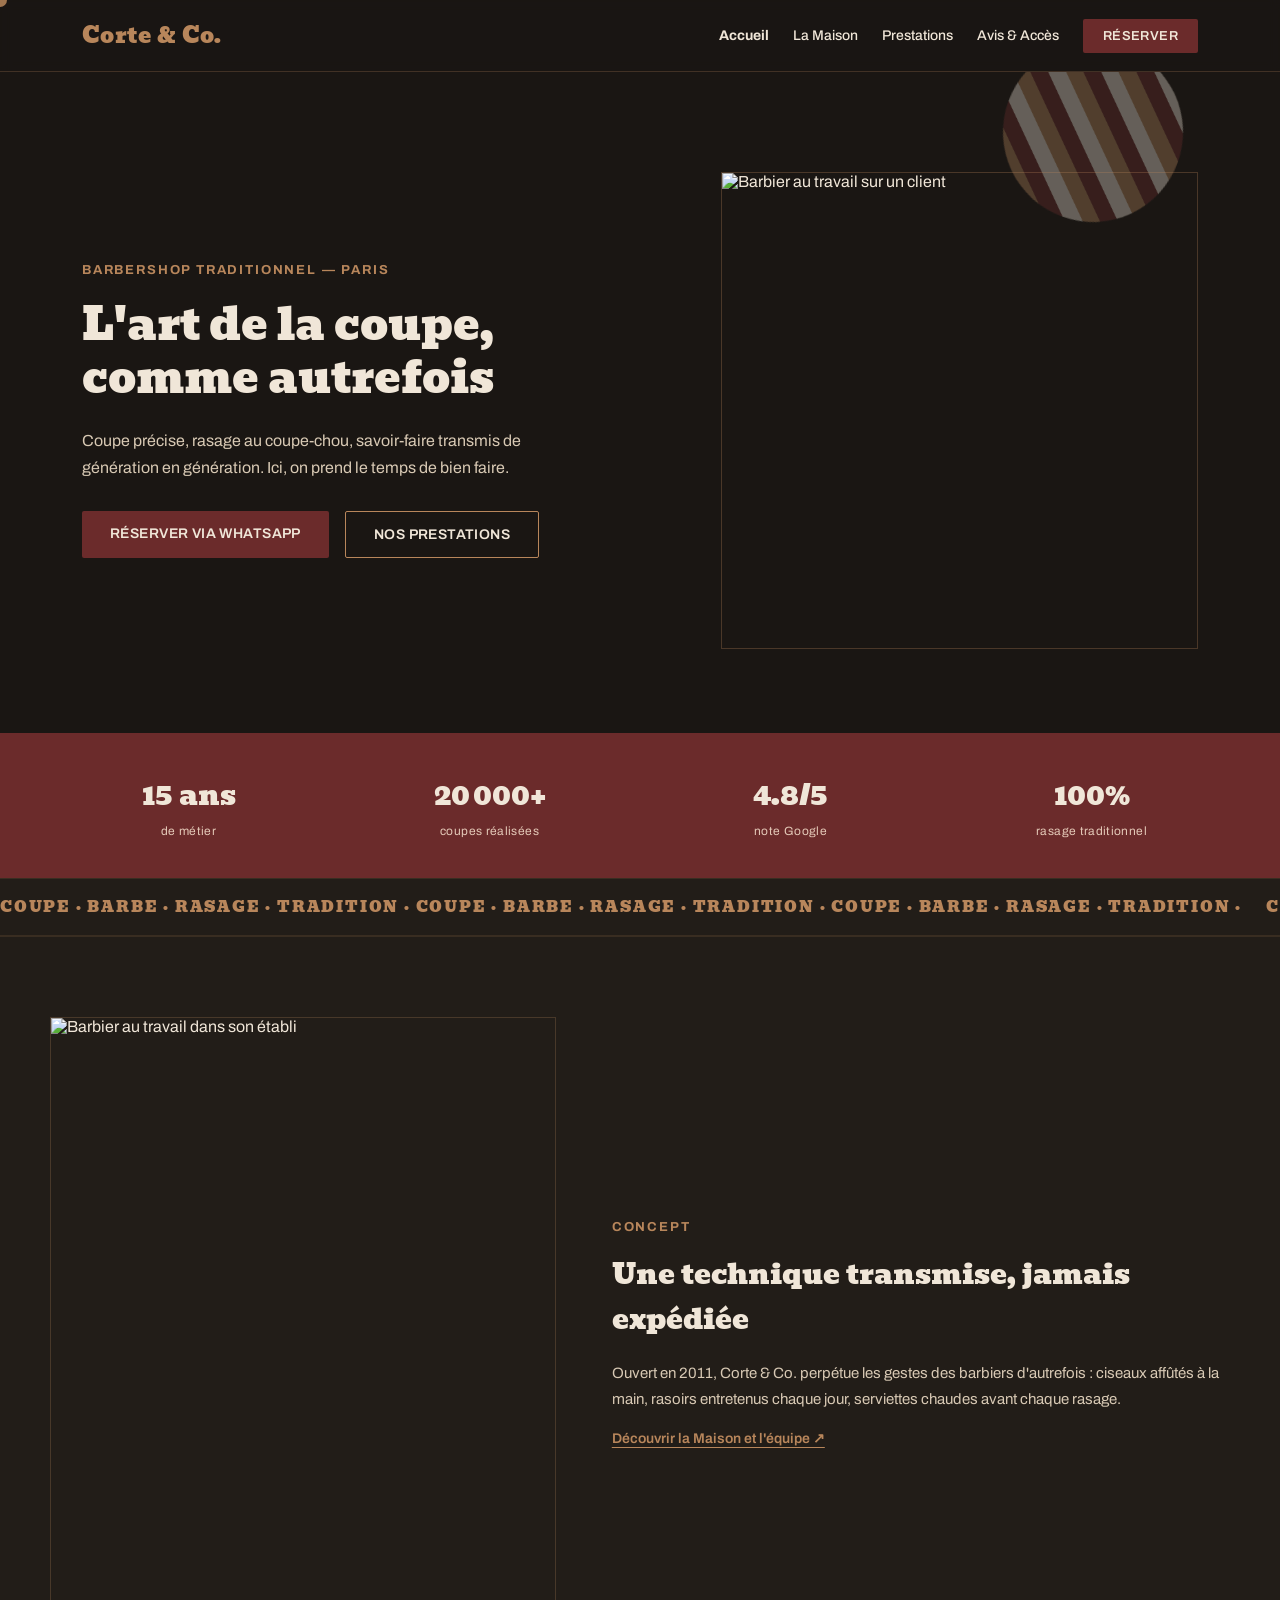
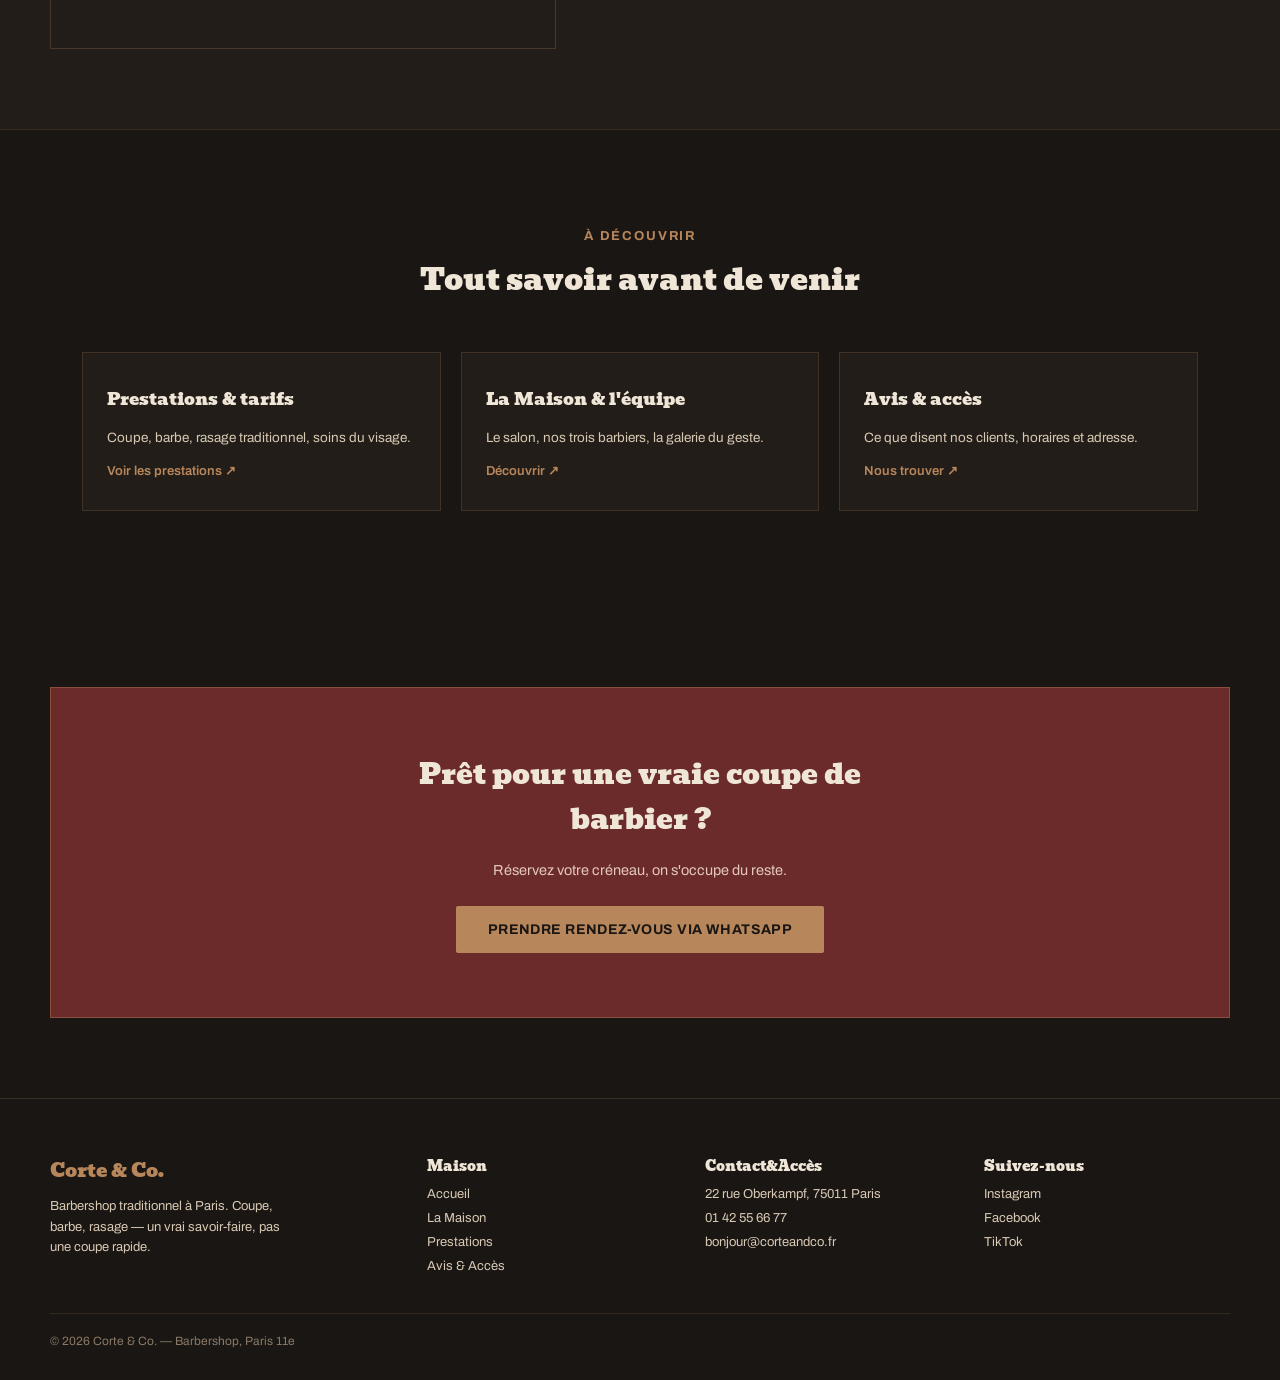
==== commit 070458c7: "feat: site complet multi-pages (Accueil/La Maison/Prestations/Avis & Accès)" ====
--- a/index.html
+++ b/index.html
@@ -4,6 +4,7 @@
 <meta charset="utf-8">
 <meta name="viewport" content="width=device-width, initial-scale=1">
 <title>Corte &amp; Co. · Barbershop traditionnel Paris 11e</title>
+<meta name="description" content="Barbershop traditionnel à Paris 11e. Coupe, taille de barbe, rasage au coupe-chou. Réservation via WhatsApp.">
 <link rel="preconnect" href="https://fonts.googleapis.com">
 <link href="https://fonts.googleapis.com/css2?family=Bevan&family=Archivo:wght@400;500;600;700&display=swap" rel="stylesheet">
 <style>
@@ -12,6 +13,7 @@
   a{color:#B8865B;}
   a:hover{color:#F0E6D8;}
   .nav-links{display:flex; align-items:center; gap:24px; flex-wrap:wrap;}
+  .nav-links a[aria-current="page"]{font-weight:700; text-decoration:underline; text-underline-offset:4px;}
   .burger-btn{display:none; flex-direction:column; justify-content:center; align-items:center; gap:5px; width:40px; height:40px; background:none; border:none; cursor:pointer; padding:0; flex-shrink:0;}
   .burger-btn span{display:block; width:22px; height:2px; background:#B8865B; border-radius:2px; transition:transform .25s ease, opacity .25s ease;}
   .burger-btn.open span:nth-child(1){transform:translateY(7px) rotate(45deg);}
@@ -43,6 +45,7 @@
     .team-grid{grid-template-columns:1fr !important;}
     .location-grid{grid-template-columns:1fr !important;}
     .footer-grid{grid-template-columns:1fr 1fr !important; gap:32px !important;}
+    .page-hero h1{font-size:32px !important;}
   }
   @media (max-width: 560px){
     .grid-4{grid-template-columns:1fr !important;}
@@ -66,17 +69,15 @@
   <!-- NAVBAR -->
   <header style="position:sticky; top:0; z-index:50; background:rgba(26,22,19,0.95); backdrop-filter:blur(6px); border-bottom:1px solid rgba(184,134,91,0.25);">
     <div id="navInner">
-      <a href="#accueil" style="font-family:'Bevan',serif; font-weight:400; font-size:22px; color:#B8865B; text-decoration:none; letter-spacing:0.02em;">Corte &amp; Co.</a>
-      <nav class="nav-links">
-        <a href="#concept" style="text-decoration:none; color:#F0E6D8; font-weight:500; font-size:14px;">Concept</a>
-        <a href="#salon" style="text-decoration:none; color:#F0E6D8; font-weight:500; font-size:14px;">Le Salon</a>
-        <a href="#services" style="text-decoration:none; color:#F0E6D8; font-weight:500; font-size:14px;">Prestations</a>
-        <a href="#barbiers" style="text-decoration:none; color:#F0E6D8; font-weight:500; font-size:14px;">Barbiers</a>
-        <a href="#galerie" style="text-decoration:none; color:#F0E6D8; font-weight:500; font-size:14px;">Galerie</a>
-        <a href="#contact" style="text-decoration:none; color:#F0E6D8; font-weight:500; font-size:14px;">Contact&amp;Accès</a>
+      <a href="index.html" style="font-family:'Bevan',serif; font-weight:400; font-size:22px; color:#B8865B; text-decoration:none; letter-spacing:0.02em;">Corte &amp; Co.</a>
+      <nav class="nav-links" id="mainNav">
+        <a href="index.html" aria-current="page" style="text-decoration:none; color:#F0E6D8; font-size:14px;">Accueil</a>
+        <a href="maison.html" style="text-decoration:none; color:#F0E6D8; font-weight:500; font-size:14px;">La Maison</a>
+        <a href="prestations.html" style="text-decoration:none; color:#F0E6D8; font-weight:500; font-size:14px;">Prestations</a>
+        <a href="contact.html" style="text-decoration:none; color:#F0E6D8; font-weight:500; font-size:14px;">Avis &amp; Accès</a>
         <a href="https://wa.me/33612345678" target="_blank" rel="noopener" class="js-magnetic" style="text-decoration:none; background:#6B2B2B; color:#F0E6D8; padding:10px 20px; border-radius:2px; font-weight:600; font-size:13px; letter-spacing:0.03em; text-transform:uppercase; display:inline-block; transition:transform .2s ease, box-shadow .3s ease;">Réserver</a>
       </nav>
-      <button class="burger-btn" aria-label="Ouvrir le menu" aria-expanded="false">
+      <button class="burger-btn" id="burgerBtn" aria-label="Ouvrir le menu" aria-expanded="false" aria-controls="mainNav">
         <span></span><span></span><span></span>
       </button>
     </div>
@@ -94,7 +95,7 @@
         <p style="font-size:16px; line-height:1.7; color:#D8C9B4; margin:0; max-width:460px; opacity:0; animation:fadeUp .6s ease .6s both;">Coupe précise, rasage au coupe-chou, savoir-faire transmis de génération en génération. Ici, on prend le temps de bien faire.</p>
         <div class="hero-cta" style="display:flex; gap:16px; flex-wrap:wrap; margin-top:8px; opacity:0; animation:fadeUp .6s ease .9s both;">
           <a href="https://wa.me/33612345678" target="_blank" rel="noopener" class="js-magnetic" style="text-decoration:none; background:#6B2B2B; color:#F0E6D8; padding:15px 28px; border-radius:2px; font-weight:600; font-size:14px; letter-spacing:0.03em; text-transform:uppercase; display:inline-block; transition:transform .2s ease, box-shadow .3s ease;">Réserver via WhatsApp</a>
-          <a href="#services" class="js-magnetic" style="text-decoration:none; background:transparent; color:#F0E6D8; padding:15px 28px; border-radius:2px; font-weight:600; font-size:14px; letter-spacing:0.03em; text-transform:uppercase; border:1.5px solid #B8865B; display:inline-block; transition:transform .2s ease, box-shadow .3s ease;">Nos prestations</a>
+          <a href="prestations.html" class="js-magnetic" style="text-decoration:none; background:transparent; color:#F0E6D8; padding:15px 28px; border-radius:2px; font-weight:600; font-size:14px; letter-spacing:0.03em; text-transform:uppercase; border:1.5px solid #B8865B; display:inline-block; transition:transform .2s ease, box-shadow .3s ease;">Nos prestations</a>
         </div>
       </div>
       <div style="position:relative;">
@@ -121,174 +122,41 @@
     </div>
   </section>
 
-  <!-- SERVICES -->
-  <section id="services" style="padding:96px 32px; max-width:1180px; margin:0 auto;">
-    <div style="max-width:560px; margin:0 auto 48px; text-align:center;">
-      <span style="font-family:'Archivo',sans-serif; font-weight:700; font-size:13px; color:#B8865B; letter-spacing:0.14em; text-transform:uppercase;">Prestations</span>
-      <h2 style="font-family:'Bevan',serif; font-weight:400; font-size:30px; color:#F0E6D8; margin:12px 0 0;">Un savoir-faire pour chaque visite</h2>
-    </div>
-    <div class="grid-4" style="display:grid; grid-template-columns:repeat(4,1fr); gap:20px;">
-      <div class="js-tilt-card" style="background:#221D18; border:1px solid rgba(184,134,91,0.2); padding:32px 24px; display:flex; flex-direction:column; gap:14px; position:relative; transition:transform .25s ease;">
-        <div style="width:44px; height:44px; background:rgba(107,43,43,0.35); display:flex; align-items:center; justify-content:center;"><div style="width:20px; height:20px; background:#B8865B; clip-path:polygon(50% 0%, 100% 100%, 0% 100%);"></div></div>
-        <h3 style="font-family:'Bevan',serif; font-weight:400; font-size:17px; color:#F0E6D8; margin:0;">Coupe classique</h3>
-        <p style="font-size:13.5px; line-height:1.6; color:#D8C9B4; margin:0;">Coupe ciseaux ou tondeuse, dégradés nets, finitions soignées.</p>
-      </div>
-      <div class="js-tilt-card" style="background:#221D18; border:1px solid rgba(184,134,91,0.2); padding:32px 24px; display:flex; flex-direction:column; gap:14px; position:relative; transition:transform .25s ease;">
-        <div style="width:44px; height:44px; background:rgba(107,43,43,0.35); display:flex; align-items:center; justify-content:center;"><div style="width:20px; height:20px; background:#B8865B;"></div></div>
-        <h3 style="font-family:'Bevan',serif; font-weight:400; font-size:17px; color:#F0E6D8; margin:0;">Taille de barbe</h3>
-        <p style="font-size:13.5px; line-height:1.6; color:#D8C9B4; margin:0;">Structure, densité, forme adaptée à votre visage.</p>
-      </div>
-      <div class="js-tilt-card" style="background:#221D18; border:1px solid rgba(184,134,91,0.2); padding:32px 24px; display:flex; flex-direction:column; gap:14px; position:relative; transition:transform .25s ease;">
-        <div style="width:44px; height:44px; background:rgba(107,43,43,0.35); display:flex; align-items:center; justify-content:center;"><div style="width:4px; height:22px; background:#B8865B; transform:rotate(30deg);"></div></div>
-        <h3 style="font-family:'Bevan',serif; font-weight:400; font-size:17px; color:#F0E6D8; margin:0;">Rasage traditionnel</h3>
-        <p style="font-size:13.5px; line-height:1.6; color:#D8C9B4; margin:0;">Serviette chaude, coupe-chou, rituel complet à l'ancienne.</p>
-      </div>
-      <div class="js-tilt-card" style="background:#221D18; border:1px solid rgba(184,134,91,0.2); padding:32px 24px; display:flex; flex-direction:column; gap:14px; position:relative; transition:transform .25s ease;">
-        <div style="width:44px; height:44px; background:rgba(107,43,43,0.35); display:flex; align-items:center; justify-content:center;"><div style="width:20px; height:20px; border-radius:50%; border:3px solid #B8865B;"></div></div>
-        <h3 style="font-family:'Bevan',serif; font-weight:400; font-size:17px; color:#F0E6D8; margin:0;">Soins du visage</h3>
-        <p style="font-size:13.5px; line-height:1.6; color:#D8C9B4; margin:0;">Masque, contour des yeux, gommage — l'entretien qui suit le rasage.</p>
-      </div>
-    </div>
-  </section>
-
-  <!-- CONCEPT -->
-  <section id="concept" style="padding:80px 32px; background:#221D18; border-top:1px solid rgba(184,134,91,0.15); border-bottom:1px solid rgba(184,134,91,0.15);">
+  <!-- CONCEPT (teaser) -->
+  <section style="padding:80px 32px; background:#221D18; border-top:1px solid rgba(184,134,91,0.15); border-bottom:1px solid rgba(184,134,91,0.15);">
     <div class="story-grid" style="max-width:1180px; margin:0 auto; display:grid; grid-template-columns:0.9fr 1.1fr; gap:56px; align-items:center;">
       <img src="https://images.unsplash.com/photo-1641318175316-795cd2db99f8?auto=format&fit=crop&w=700&h=875&q=80" alt="Barbier au travail dans son établi" style="width:100%; aspect-ratio:4/5; object-fit:cover; border:1px solid rgba(184,134,91,0.25); display:block;">
       <div style="display:flex; flex-direction:column; gap:18px;">
         <span style="font-family:'Archivo',sans-serif; font-weight:700; font-size:13px; color:#B8865B; letter-spacing:0.14em; text-transform:uppercase;">Concept</span>
         <h2 style="font-family:'Bevan',serif; font-weight:400; font-size:28px; color:#F0E6D8; margin:0;">Une technique transmise, jamais expédiée</h2>
         <p style="font-size:15px; line-height:1.75; color:#D8C9B4; margin:0;">Ouvert en 2011, Corte &amp; Co. perpétue les gestes des barbiers d'autrefois : ciseaux affûtés à la main, rasoirs entretenus chaque jour, serviettes chaudes avant chaque rasage.</p>
-        <p style="font-size:15px; line-height:1.75; color:#D8C9B4; margin:0;">Ici, pas de coupe à la chaîne. Chaque rendez-vous dure le temps qu'il faut, pas une minute de moins.</p>
-      </div>
-    </div>
-  </section>
-
-  <!-- LE SALON -->
-  <section id="salon" style="padding:96px 32px; max-width:1180px; margin:0 auto;">
+        <a href="maison.html" style="text-decoration:underline; text-underline-offset:4px; color:#B8865B; font-weight:600; font-size:14px;">Découvrir la Maison et l'équipe ↗</a>
+      </div>
+    </div>
+  </section>
+
+  <!-- NAV CARDS (Prestations / Avis & Accès) -->
+  <section style="padding:96px 32px; max-width:1180px; margin:0 auto;">
     <div style="max-width:560px; margin:0 auto 48px; text-align:center;">
-      <span style="font-family:'Archivo',sans-serif; font-weight:700; font-size:13px; color:#B8865B; letter-spacing:0.14em; text-transform:uppercase;">Le Salon</span>
-      <h2 style="font-family:'Bevan',serif; font-weight:400; font-size:30px; color:#F0E6D8; margin:12px 0 0;">Un lieu pensé pour prendre son temps</h2>
-    </div>
-    <div class="story-grid" style="display:grid; grid-template-columns:1fr 1fr; gap:20px;">
-      <img src="https://images.unsplash.com/photo-1759134248487-e8baaf31e33e?auto=format&fit=crop&w=700&h=560&q=80" alt="Intérieur du salon Corte & Co." style="width:100%; aspect-ratio:5/4; object-fit:cover; border:1px solid rgba(184,134,91,0.25); display:block;">
-      <img src="https://images.unsplash.com/photo-1703792686756-c82bf734c89b?auto=format&fit=crop&w=700&h=560&q=80" alt="Fauteuil et miroir du salon Corte & Co." style="width:100%; aspect-ratio:5/4; object-fit:cover; border:1px solid rgba(184,134,91,0.25); display:block;">
-    </div>
-  </section>
-
-  <!-- BARBIERS -->
-  <section id="barbiers" style="padding:96px 32px; max-width:1180px; margin:0 auto;">
-    <div style="max-width:560px; margin:0 auto 48px; text-align:center;">
-      <span style="font-family:'Archivo',sans-serif; font-weight:700; font-size:13px; color:#B8865B; letter-spacing:0.14em; text-transform:uppercase;">Nos barbiers</span>
-      <h2 style="font-family:'Bevan',serif; font-weight:400; font-size:30px; color:#F0E6D8; margin:12px 0 0;">Trois barbiers, trois savoir-faire</h2>
-    </div>
-    <div class="team-grid" style="display:grid; grid-template-columns:repeat(3,1fr); gap:28px;">
-      <div style="display:flex; flex-direction:column; gap:14px; text-align:center; align-items:center;">
-        <img class="js-team-photo" src="https://images.unsplash.com/photo-1577632584998-56efd90c5a42?auto=format&fit=crop&w=300&h=300&q=80" alt="Marco Ferreira, maître barbier" style="width:150px; height:150px; object-fit:cover; border:1px solid rgba(184,134,91,0.25); clip-path:inset(0 0 100% 0); transition:clip-path 1s cubic-bezier(0.65,0,0.35,1); display:block;">
-        <h3 style="font-family:'Bevan',serif; font-weight:400; font-size:17px; color:#F0E6D8; margin:0;">Marco Ferreira</h3>
-        <div style="font-size:12.5px; color:#B8865B; font-weight:600; letter-spacing:0.03em; text-transform:uppercase;">Maître barbier, fondateur</div>
-        <p style="font-size:13.5px; line-height:1.6; color:#D8C9B4; margin:0; max-width:220px;">25 ans de métier, formé à Porto avant d'ouvrir la maison à Paris.</p>
-      </div>
-      <div style="display:flex; flex-direction:column; gap:14px; text-align:center; align-items:center;">
-        <img class="js-team-photo" src="https://images.unsplash.com/photo-1656338997878-279d71d48f6e?auto=format&fit=crop&w=300&h=300&q=80" alt="Junior Silva, spécialiste rasage traditionnel" style="width:150px; height:150px; object-fit:cover; border:1px solid rgba(184,134,91,0.25); clip-path:inset(0 0 100% 0); transition:clip-path 1s cubic-bezier(0.65,0,0.35,1); display:block;">
-        <h3 style="font-family:'Bevan',serif; font-weight:400; font-size:17px; color:#F0E6D8; margin:0;">Junior Silva</h3>
-        <div style="font-size:12.5px; color:#B8865B; font-weight:600; letter-spacing:0.03em; text-transform:uppercase;">Spécialiste rasage traditionnel</div>
-        <p style="font-size:13.5px; line-height:1.6; color:#D8C9B4; margin:0; max-width:220px;">Le rituel au coupe-chou n'a plus de secret pour lui.</p>
-      </div>
-      <div style="display:flex; flex-direction:column; gap:14px; text-align:center; align-items:center;">
-        <img class="js-team-photo" src="https://images.unsplash.com/photo-1659223165847-f131ed27941c?auto=format&fit=crop&w=300&h=300&q=80" alt="Elias Traoré, spécialiste coupe et dégradés" style="width:150px; height:150px; object-fit:cover; border:1px solid rgba(184,134,91,0.25); clip-path:inset(0 0 100% 0); transition:clip-path 1s cubic-bezier(0.65,0,0.35,1); display:block;">
-        <h3 style="font-family:'Bevan',serif; font-weight:400; font-size:17px; color:#F0E6D8; margin:0;">Elias Traoré</h3>
-        <div style="font-size:12.5px; color:#B8865B; font-weight:600; letter-spacing:0.03em; text-transform:uppercase;">Coupe &amp; dégradés</div>
-        <p style="font-size:13.5px; line-height:1.6; color:#D8C9B4; margin:0; max-width:220px;">Précision au millimètre sur les dégradés les plus exigeants.</p>
-      </div>
-    </div>
-  </section>
-
-  <!-- GALERIE -->
-  <section id="galerie" style="padding:96px 32px; max-width:1180px; margin:0 auto;">
-    <div style="max-width:560px; margin:0 auto 48px; text-align:center;">
-      <span style="font-family:'Archivo',sans-serif; font-weight:700; font-size:13px; color:#B8865B; letter-spacing:0.14em; text-transform:uppercase;">Galerie</span>
-      <h2 style="font-family:'Bevan',serif; font-weight:400; font-size:30px; color:#F0E6D8; margin:12px 0 0;">Le geste, en images</h2>
-    </div>
-    <div class="grid-3" style="display:grid; grid-template-columns:repeat(3,1fr); gap:16px;">
-      <img src="https://images.unsplash.com/photo-1634302104565-cc698ee83144?auto=format&fit=crop&w=500&h=500&q=80" alt="Coupe en cours chez Corte & Co." style="width:100%; aspect-ratio:1/1; object-fit:cover; border:1px solid rgba(184,134,91,0.2); display:block;">
-      <img src="https://images.unsplash.com/photo-1770253980732-dfed1cfdfa43?auto=format&fit=crop&w=500&h=500&q=80" alt="Dégradé à la tondeuse" style="width:100%; aspect-ratio:1/1; object-fit:cover; border:1px solid rgba(184,134,91,0.2); display:block;">
-      <img src="https://images.unsplash.com/photo-1759134248487-e8baaf31e33e?auto=format&fit=crop&w=500&h=500&q=80" alt="Ambiance du salon Corte & Co." style="width:100%; aspect-ratio:1/1; object-fit:cover; border:1px solid rgba(184,134,91,0.2); display:block;">
-    </div>
-  </section>
-
-  <!-- AVIS -->
-  <section id="avis" style="padding:80px 32px; background:#221D18; border-top:1px solid rgba(184,134,91,0.15); border-bottom:1px solid rgba(184,134,91,0.15);">
-    <div style="max-width:560px; margin:0 auto 48px; text-align:center;">
-      <span style="font-family:'Archivo',sans-serif; font-weight:700; font-size:13px; color:#B8865B; letter-spacing:0.14em; text-transform:uppercase;">Avis</span>
-      <h2 style="font-family:'Bevan',serif; font-weight:400; font-size:30px; color:#F0E6D8; margin:12px 0 0;">Ce que disent nos clients</h2>
-    </div>
-    <div class="grid-3" style="max-width:1180px; margin:0 auto; display:grid; grid-template-columns:repeat(3,1fr); gap:24px;">
-      <div class="js-tilt-card" style="background:#1A1613; border:1px solid rgba(184,134,91,0.2); padding:28px; display:flex; flex-direction:column; gap:14px; position:relative; transition:transform .25s ease;">
-        <div style="color:#B8865B; font-size:14px; letter-spacing:2px;">★★★★★</div>
-        <p style="font-size:13.5px; line-height:1.65; color:#D8C9B4; margin:0;">« Le rasage traditionnel est une expérience à part. Serviette chaude, geste sûr, résultat impeccable. »</p>
-        <div style="font-family:'Bevan',serif; font-weight:400; font-size:14px; color:#F0E6D8;">Karim D.</div>
-      </div>
-      <div class="js-tilt-card" style="background:#1A1613; border:1px solid rgba(184,134,91,0.2); padding:28px; display:flex; flex-direction:column; gap:14px; position:relative; transition:transform .25s ease;">
-        <div style="color:#B8865B; font-size:14px; letter-spacing:2px;">★★★★★</div>
-        <p style="font-size:13.5px; line-height:1.65; color:#D8C9B4; margin:0;">« Enfin un vrai barbier qui prend le temps. Ma barbe n'a jamais été aussi bien taillée. »</p>
-        <div style="font-family:'Bevan',serif; font-weight:400; font-size:14px; color:#F0E6D8;">Julien M.</div>
-      </div>
-      <div class="js-tilt-card" style="background:#1A1613; border:1px solid rgba(184,134,91,0.2); padding:28px; display:flex; flex-direction:column; gap:14px; position:relative; transition:transform .25s ease;">
-        <div style="color:#B8865B; font-size:14px; letter-spacing:2px;">★★★★★</div>
-        <p style="font-size:13.5px; line-height:1.65; color:#D8C9B4; margin:0;">« L'ambiance vaut le détour à elle seule. On sent le vrai savoir-faire dès qu'on s'assoit. »</p>
-        <div style="font-family:'Bevan',serif; font-weight:400; font-size:14px; color:#F0E6D8;">Antoine R.</div>
-      </div>
-    </div>
-  </section>
-
-  <!-- LOCALISATION -->
-  <section id="contact" style="padding:96px 32px; max-width:1180px; margin:0 auto;">
-    <div style="max-width:560px; margin:0 auto 48px; text-align:center;">
-      <span style="font-family:'Archivo',sans-serif; font-weight:700; font-size:13px; color:#B8865B; letter-spacing:0.14em; text-transform:uppercase;">Nous retrouver</span>
-      <h2 style="font-family:'Bevan',serif; font-weight:400; font-size:30px; color:#F0E6D8; margin:12px 0 0;">Contact &amp; Accès</h2>
-    </div>
-    <div class="location-grid" style="display:grid; grid-template-columns:1fr 1fr; gap:40px; align-items:start;">
-      <div>
-        <h3 style="font-family:'Bevan',serif; font-weight:400; font-size:16px; color:#F0E6D8; margin:0 0 14px;">Horaires</h3>
-        <div style="display:flex; flex-direction:column; gap:0; font-size:13.5px; color:#D8C9B4; border-top:1px solid rgba(184,134,91,0.15); margin-bottom:24px;">
-          <div style="display:flex; justify-content:space-between; padding:9px 0; border-bottom:1px solid rgba(184,134,91,0.15);"><span>Lundi</span><span style="color:#8A7A68;">Fermé</span></div>
-          <div style="display:flex; justify-content:space-between; padding:9px 0; border-bottom:1px solid rgba(184,134,91,0.15);"><span>Mardi</span><span style="color:#F0E6D8; font-weight:600;">10h – 20h</span></div>
-          <div style="display:flex; justify-content:space-between; padding:9px 0; border-bottom:1px solid rgba(184,134,91,0.15);"><span>Mercredi</span><span style="color:#F0E6D8; font-weight:600;">10h – 20h</span></div>
-          <div style="display:flex; justify-content:space-between; padding:9px 0; border-bottom:1px solid rgba(184,134,91,0.15);"><span>Jeudi</span><span style="color:#F0E6D8; font-weight:600;">10h – 20h</span></div>
-          <div style="display:flex; justify-content:space-between; padding:9px 0; border-bottom:1px solid rgba(184,134,91,0.15);"><span>Vendredi</span><span style="color:#F0E6D8; font-weight:600;">10h – 20h</span></div>
-          <div style="display:flex; justify-content:space-between; padding:9px 0; border-bottom:1px solid rgba(184,134,91,0.15);"><span>Samedi</span><span style="color:#F0E6D8; font-weight:600;">9h – 19h</span></div>
-          <div style="display:flex; justify-content:space-between; padding:9px 0; border-bottom:1px solid rgba(184,134,91,0.15);"><span>Dimanche</span><span style="color:#8A7A68;">Fermé</span></div>
-        </div>
-        <div style="display:flex; flex-direction:column; gap:16px;">
-          <div>
-            <h3 style="font-family:'Bevan',serif; font-weight:400; font-size:14px; color:#F0E6D8; margin:0 0 6px;">Adresse</h3>
-            <p style="font-size:14px; line-height:1.6; color:#D8C9B4; margin:0;">22 rue Oberkampf, 75011 Paris<br/>Métro Parmentier (ligne 3)</p>
-          </div>
-          <div>
-            <h3 style="font-family:'Bevan',serif; font-weight:400; font-size:14px; color:#F0E6D8; margin:0 0 6px;">Téléphone</h3>
-            <p style="font-size:14px; line-height:1.6; color:#D8C9B4; margin:0;">01 42 55 66 77</p>
-          </div>
-          <div>
-            <h3 style="font-family:'Bevan',serif; font-weight:400; font-size:14px; color:#F0E6D8; margin:0 0 6px;">Email</h3>
-            <p style="font-size:14px; line-height:1.6; color:#D8C9B4; margin:0;">bonjour@corteandco.fr</p>
-          </div>
-        </div>
-        <a href="https://wa.me/33612345678" target="_blank" rel="noopener" class="js-magnetic" style="text-decoration:none; margin-top:24px; background:#6B2B2B; color:#F0E6D8; padding:13px 24px; border-radius:2px; font-weight:600; font-size:13px; letter-spacing:0.03em; text-transform:uppercase; display:inline-block; transition:transform .2s ease, box-shadow .3s ease;">Réserver sur WhatsApp</a>
-      </div>
-      <div style="position:relative; width:100%; aspect-ratio:6/5; overflow:hidden; background:#221D18; border:1px solid rgba(184,134,91,0.25);">
-        <div style="position:absolute; inset:0; background:repeating-linear-gradient(0deg, rgba(184,134,91,0.08) 0px, rgba(184,134,91,0.08) 1px, transparent 1px, transparent 34px), repeating-linear-gradient(90deg, rgba(184,134,91,0.08) 0px, rgba(184,134,91,0.08) 1px, transparent 1px, transparent 34px);"></div>
-        <div style="position:absolute; top:22%; left:12%; right:30%; height:2px; background:rgba(184,134,91,0.3); transform:rotate(-8deg);"></div>
-        <div style="position:absolute; top:60%; left:5%; right:15%; height:2px; background:rgba(184,134,91,0.3); transform:rotate(4deg);"></div>
-        <div style="position:absolute; top:0; bottom:0; left:38%; width:2px; background:rgba(184,134,91,0.3); transform:rotate(3deg);"></div>
-        <div style="position:absolute; top:44%; left:47%; transform:translate(-50%,-100%); display:flex; flex-direction:column; align-items:center;">
-          <div style="width:22px; height:22px; border-radius:50%; overflow:hidden; box-shadow:0 4px 10px rgba(0,0,0,0.4);">
-            <div style="width:100%; height:100%; background:repeating-linear-gradient(45deg, #6B2B2B 0px, #6B2B2B 5px, #F0E6D8 5px, #F0E6D8 10px);"></div>
-          </div>
-          <span style="margin-top:6px; font-family:'Bevan',serif; font-size:11px; color:#F0E6D8; background:rgba(107,43,43,0.85); padding:4px 10px;">Corte &amp; Co.</span>
-        </div>
-        <span style="position:absolute; bottom:14px; left:16px; font-family:monospace; font-size:11px; color:rgba(240,230,216,0.5);">mockup de quartier</span>
-      </div>
+      <span style="font-family:'Archivo',sans-serif; font-weight:700; font-size:13px; color:#B8865B; letter-spacing:0.14em; text-transform:uppercase;">À découvrir</span>
+      <h2 style="font-family:'Bevan',serif; font-weight:400; font-size:30px; color:#F0E6D8; margin:12px 0 0;">Tout savoir avant de venir</h2>
+    </div>
+    <div class="grid-3" style="display:grid; grid-template-columns:repeat(3,1fr); gap:20px;">
+      <a href="prestations.html" class="js-tilt-card" style="text-decoration:none; background:#221D18; border:1px solid rgba(184,134,91,0.2); padding:32px 24px; display:flex; flex-direction:column; gap:14px; position:relative; transition:transform .25s ease;">
+        <h3 style="font-family:'Bevan',serif; font-weight:400; font-size:17px; color:#F0E6D8; margin:0;">Prestations &amp; tarifs</h3>
+        <p style="font-size:13.5px; line-height:1.6; color:#D8C9B4; margin:0;">Coupe, barbe, rasage traditionnel, soins du visage.</p>
+        <span style="color:#B8865B; font-size:13px; font-weight:600;">Voir les prestations ↗</span>
+      </a>
+      <a href="maison.html" class="js-tilt-card" style="text-decoration:none; background:#221D18; border:1px solid rgba(184,134,91,0.2); padding:32px 24px; display:flex; flex-direction:column; gap:14px; position:relative; transition:transform .25s ease;">
+        <h3 style="font-family:'Bevan',serif; font-weight:400; font-size:17px; color:#F0E6D8; margin:0;">La Maison &amp; l'équipe</h3>
+        <p style="font-size:13.5px; line-height:1.6; color:#D8C9B4; margin:0;">Le salon, nos trois barbiers, la galerie du geste.</p>
+        <span style="color:#B8865B; font-size:13px; font-weight:600;">Découvrir ↗</span>
+      </a>
+      <a href="contact.html" class="js-tilt-card" style="text-decoration:none; background:#221D18; border:1px solid rgba(184,134,91,0.2); padding:32px 24px; display:flex; flex-direction:column; gap:14px; position:relative; transition:transform .25s ease;">
+        <h3 style="font-family:'Bevan',serif; font-weight:400; font-size:17px; color:#F0E6D8; margin:0;">Avis &amp; accès</h3>
+        <p style="font-size:13.5px; line-height:1.6; color:#D8C9B4; margin:0;">Ce que disent nos clients, horaires et adresse.</p>
+        <span style="color:#B8865B; font-size:13px; font-weight:600;">Nous trouver ↗</span>
+      </a>
     </div>
   </section>
 
@@ -310,11 +178,10 @@
       </div>
       <div style="display:flex; flex-direction:column; gap:10px;">
         <span style="font-family:'Bevan',serif; font-weight:400; font-size:14px; color:#F0E6D8;">Maison</span>
-        <a href="#concept" style="text-decoration:none; color:#D8C9B4; font-size:13px;">Concept</a>
-        <a href="#salon" style="text-decoration:none; color:#D8C9B4; font-size:13px;">Le Salon</a>
-        <a href="#services" style="text-decoration:none; color:#D8C9B4; font-size:13px;">Prestations</a>
-        <a href="#barbiers" style="text-decoration:none; color:#D8C9B4; font-size:13px;">Barbiers</a>
-        <a href="#galerie" style="text-decoration:none; color:#D8C9B4; font-size:13px;">Galerie</a>
+        <a href="index.html" style="text-decoration:none; color:#D8C9B4; font-size:13px;">Accueil</a>
+        <a href="maison.html" style="text-decoration:none; color:#D8C9B4; font-size:13px;">La Maison</a>
+        <a href="prestations.html" style="text-decoration:none; color:#D8C9B4; font-size:13px;">Prestations</a>
+        <a href="contact.html" style="text-decoration:none; color:#D8C9B4; font-size:13px;">Avis &amp; Accès</a>
       </div>
       <div style="display:flex; flex-direction:column; gap:10px;">
         <span style="font-family:'Bevan',serif; font-weight:400; font-size:14px; color:#F0E6D8;">Contact&amp;Accès</span>
@@ -362,22 +229,19 @@
     if (!el) return;
     var text = el.textContent;
     el.textContent = '';
-    var i = 0;
-    var words = text.split(' ');
-    words.forEach(function (word, wi) {
-      var wordSpan = document.createElement('span');
-      wordSpan.style.display = 'inline-block';
-      word.split('').forEach(function (ch) {
-        var letter = document.createElement('span');
-        letter.textContent = ch;
-        letter.className = 'letter';
-        letter.style.animationDelay = (i * 22) + 'ms';
-        wordSpan.appendChild(letter);
-        i++;
-      });
-      el.appendChild(wordSpan);
-      if (wi < words.length - 1) {
-        el.appendChild(document.createTextNode(' '));
+    text.split(' ').forEach(function (word, wi, arr) {
+      var wrap = document.createElement('span');
+      wrap.style.display = 'inline-block';
+      word.split('').forEach(function (ch, i) {
+        var span = document.createElement('span');
+        span.textContent = ch;
+        span.className = 'letter';
+        span.style.animationDelay = ((wi * 4 + i) * 22) + 'ms';
+        wrap.appendChild(span);
+      });
+      el.appendChild(wrap);
+      if (wi < arr.length - 1) {
+        el.appendChild(document.createTextNode(' '));
       }
     });
   }
@@ -494,8 +358,8 @@
 
 <script>
   (function(){
-    var burgerBtn = document.querySelector('.burger-btn');
-    var navLinks = document.querySelector('.nav-links');
+    var burgerBtn = document.getElementById('burgerBtn');
+    var navLinks = document.getElementById('mainNav');
     if(!burgerBtn || !navLinks) return;
     burgerBtn.addEventListener('click', function(){
       var isOpen = navLinks.classList.toggle('open');
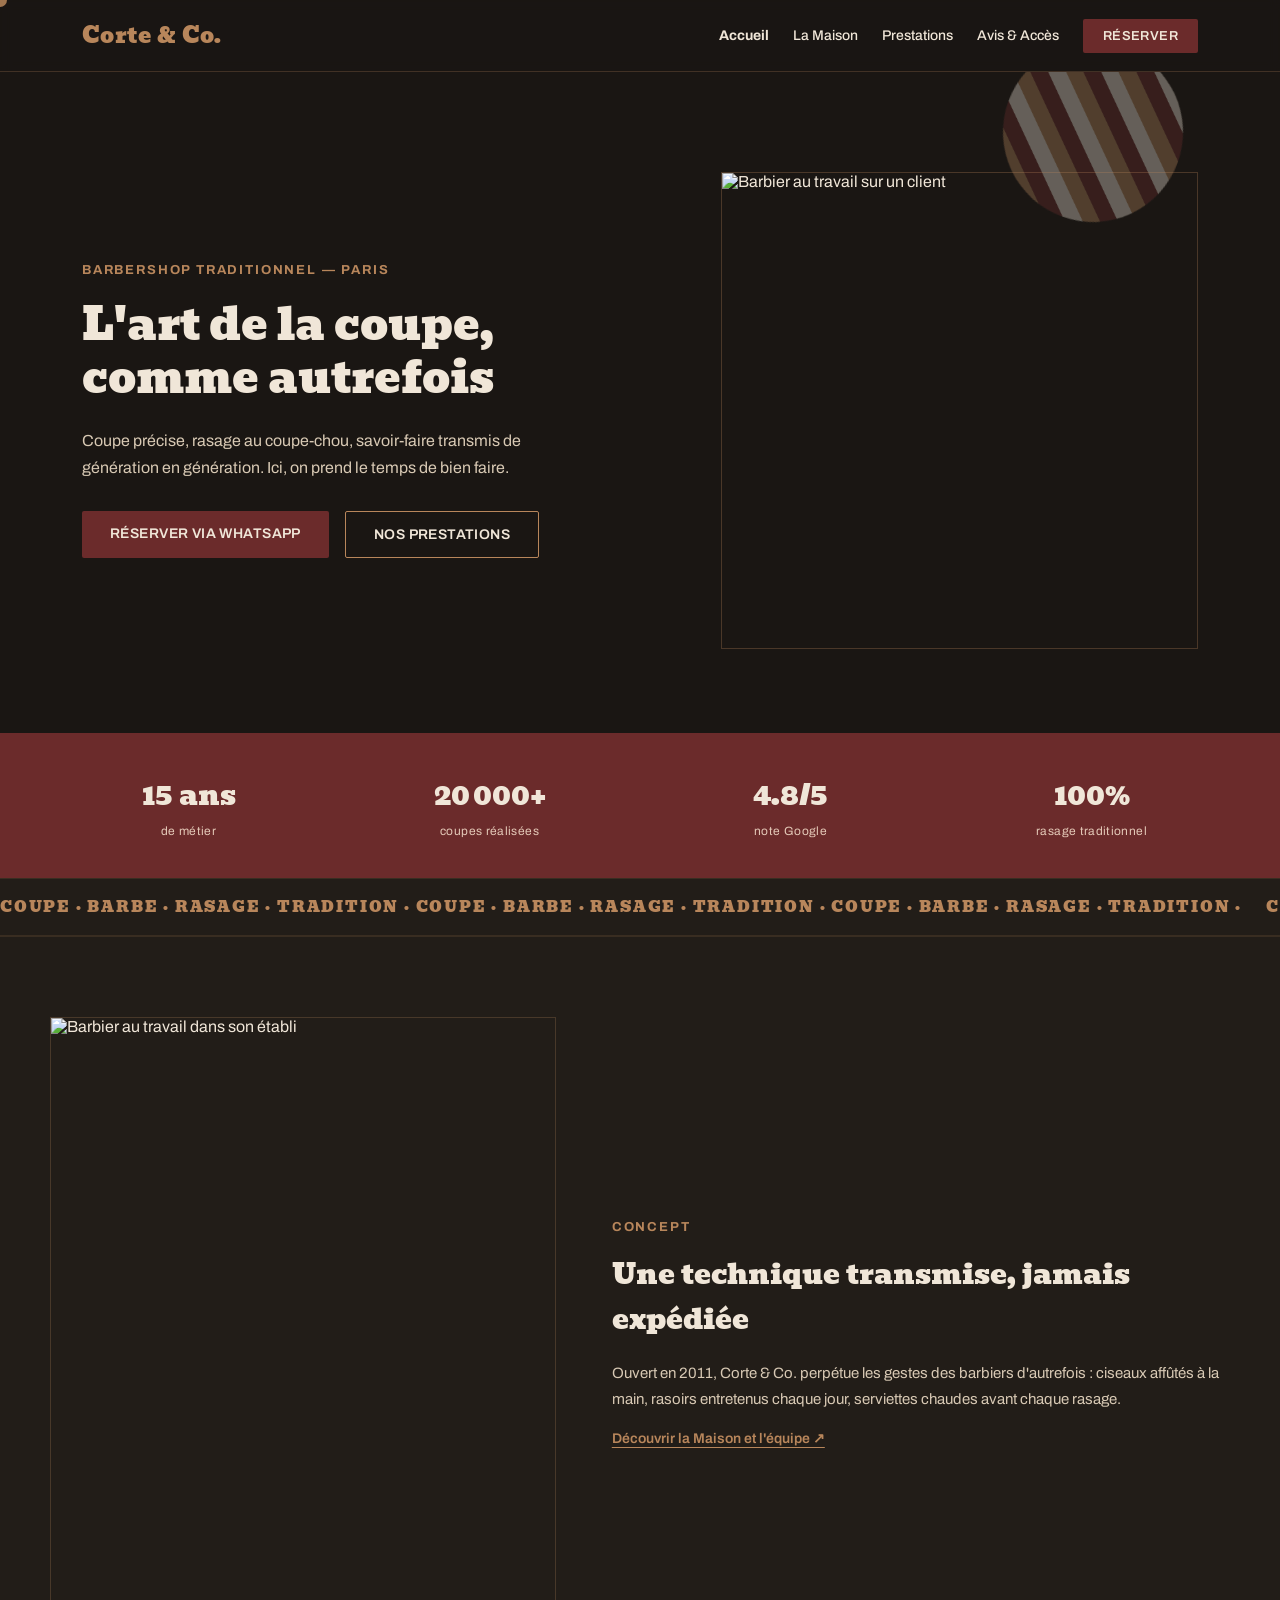
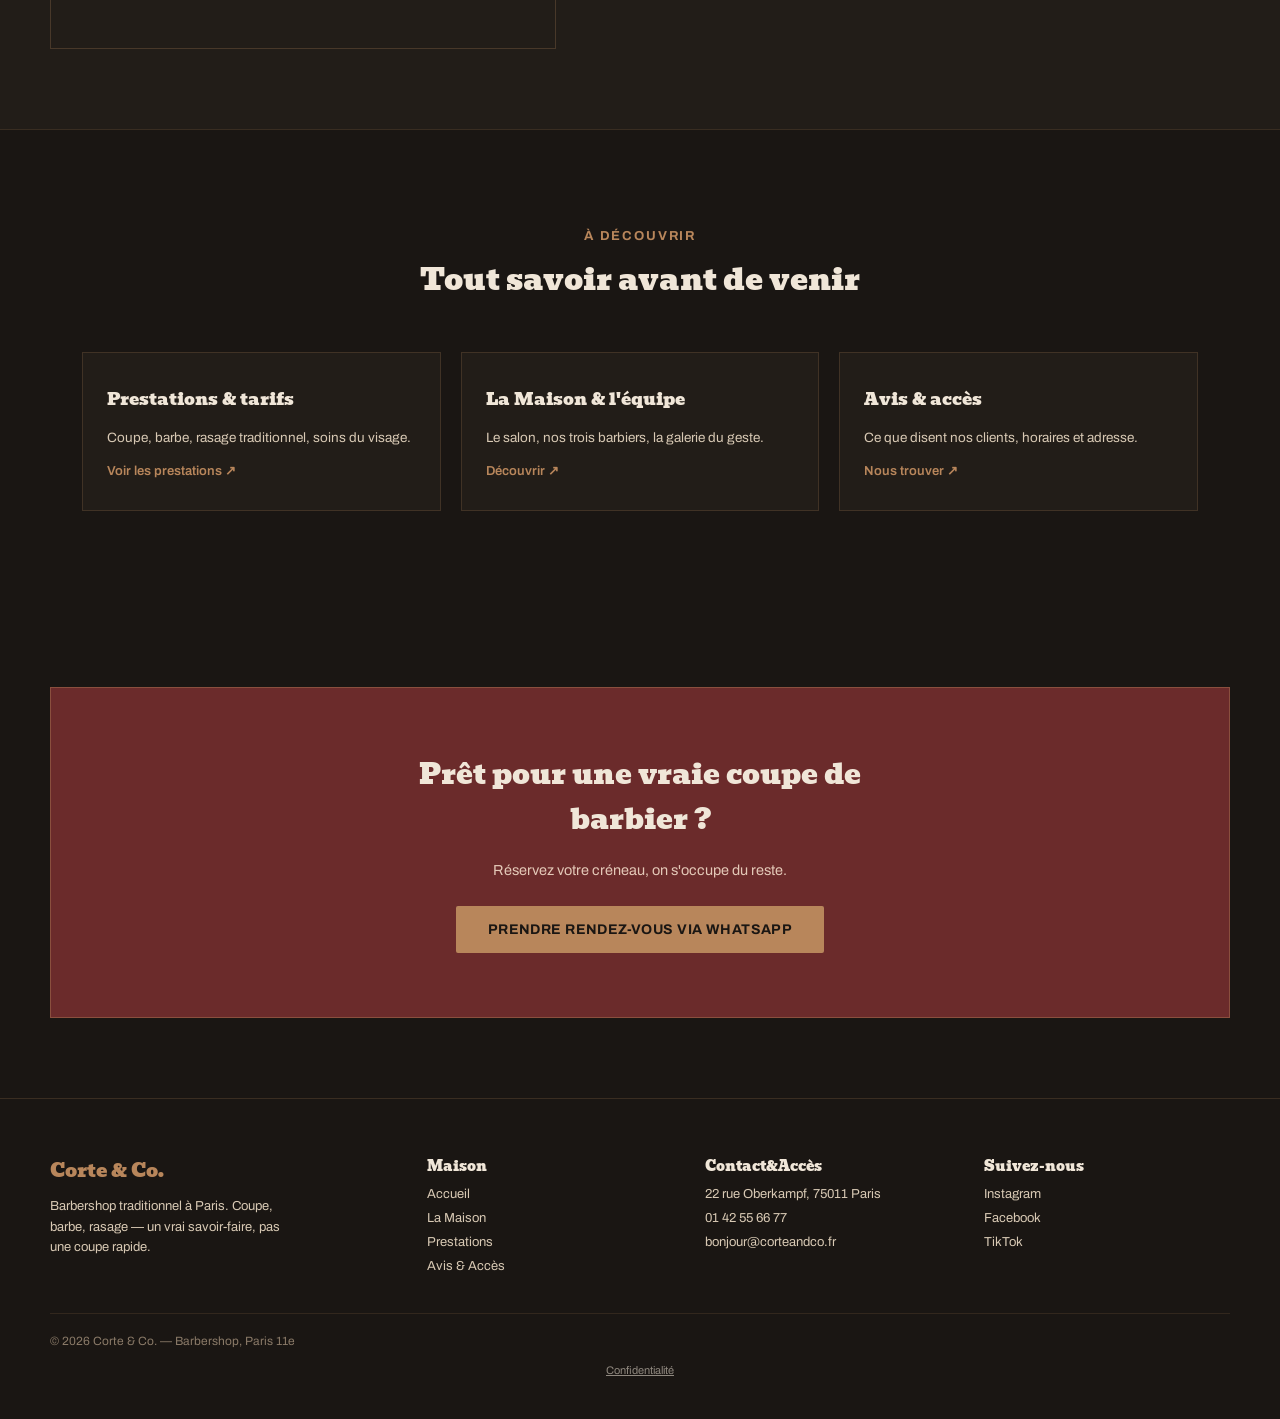
==== commit d386711b: "SEO: robots.txt, 404, pages légales, OG tags, schema.org, CTA sticky (checklist 20 points)" ====
--- a/index.html
+++ b/index.html
@@ -5,6 +5,17 @@
 <meta name="viewport" content="width=device-width, initial-scale=1">
 <title>Corte &amp; Co. · Barbershop traditionnel Paris 11e</title>
 <meta name="description" content="Barbershop traditionnel à Paris 11e. Coupe, taille de barbe, rasage au coupe-chou. Réservation via WhatsApp.">
+  <link rel="canonical" href="https://landrytalbotpro.github.io/corte-co-fr/">
+  <meta property="og:type" content="website">
+  <meta property="og:title" content="Corte &amp; Co. · Barbershop traditionnel Paris 11e">
+  <meta property="og:description" content="Barbershop traditionnel à Paris 11e, 22 rue Oberkampf. Coupe, taille de barbe, rasage au coupe-chou. Réservation via WhatsApp.">
+  <meta property="og:url" content="https://landrytalbotpro.github.io/corte-co-fr/">
+  <meta property="og:image" content="https://nuvorastudio.es/images/corte-fr.jpg">
+  <meta property="og:locale" content="fr_FR">
+  <meta name="twitter:card" content="summary_large_image">
+  <meta name="twitter:title" content="Corte &amp; Co. · Barbershop traditionnel Paris 11e">
+  <meta name="twitter:description" content="Barbershop traditionnel à Paris 11e, 22 rue Oberkampf. Coupe, taille de barbe, rasage au coupe-chou. Réservation via WhatsApp.">
+  <meta name="twitter:image" content="https://nuvorastudio.es/images/corte-fr.jpg">
 <link rel="preconnect" href="https://fonts.googleapis.com">
 <link href="https://fonts.googleapis.com/css2?family=Bevan&family=Archivo:wght@400;500;600;700&display=swap" rel="stylesheet">
 <style>
@@ -61,6 +72,23 @@
   #navInner{max-width:1180px; margin:0 auto; display:flex; align-items:center; justify-content:space-between; gap:24px; padding:18px 32px; transition:padding .3s ease;}
   #navInner.scrolled{padding:10px 32px;}
 </style>
+  <script type="application/ld+json">
+{
+  "@context": "https://schema.org",
+  "@type": "HairSalon",
+  "name": "Corte & Co.",
+  "url": "https://landrytalbotpro.github.io/corte-co-fr/",
+  "image": "https://nuvorastudio.es/images/corte-fr.jpg",
+  "telephone": "+34675153535",
+  "address": {
+    "@type": "PostalAddress",
+    "streetAddress": "22 rue Oberkampf",
+    "postalCode": "75011",
+    "addressLocality": "Paris",
+    "addressCountry": "FR"
+  }
+}
+  </script>
 </head>
 <body>
 
@@ -75,7 +103,7 @@
         <a href="maison.html" style="text-decoration:none; color:#F0E6D8; font-weight:500; font-size:14px;">La Maison</a>
         <a href="prestations.html" style="text-decoration:none; color:#F0E6D8; font-weight:500; font-size:14px;">Prestations</a>
         <a href="contact.html" style="text-decoration:none; color:#F0E6D8; font-weight:500; font-size:14px;">Avis &amp; Accès</a>
-        <a href="https://wa.me/33612345678" target="_blank" rel="noopener" class="js-magnetic" style="text-decoration:none; background:#6B2B2B; color:#F0E6D8; padding:10px 20px; border-radius:2px; font-weight:600; font-size:13px; letter-spacing:0.03em; text-transform:uppercase; display:inline-block; transition:transform .2s ease, box-shadow .3s ease;">Réserver</a>
+        <a href="https://wa.me/34675153535" target="_blank" rel="noopener" class="js-magnetic" style="text-decoration:none; background:#6B2B2B; color:#F0E6D8; padding:10px 20px; border-radius:2px; font-weight:600; font-size:13px; letter-spacing:0.03em; text-transform:uppercase; display:inline-block; transition:transform .2s ease, box-shadow .3s ease;">Réserver</a>
       </nav>
       <button class="burger-btn" id="burgerBtn" aria-label="Ouvrir le menu" aria-expanded="false" aria-controls="mainNav">
         <span></span><span></span><span></span>
@@ -94,7 +122,7 @@
         <h1 class="js-hero-title" style="font-family:'Bevan',serif; font-weight:400; font-size:44px; line-height:1.2; margin:0; color:#F0E6D8;">L'art de la coupe, comme autrefois</h1>
         <p style="font-size:16px; line-height:1.7; color:#D8C9B4; margin:0; max-width:460px; opacity:0; animation:fadeUp .6s ease .6s both;">Coupe précise, rasage au coupe-chou, savoir-faire transmis de génération en génération. Ici, on prend le temps de bien faire.</p>
         <div class="hero-cta" style="display:flex; gap:16px; flex-wrap:wrap; margin-top:8px; opacity:0; animation:fadeUp .6s ease .9s both;">
-          <a href="https://wa.me/33612345678" target="_blank" rel="noopener" class="js-magnetic" style="text-decoration:none; background:#6B2B2B; color:#F0E6D8; padding:15px 28px; border-radius:2px; font-weight:600; font-size:14px; letter-spacing:0.03em; text-transform:uppercase; display:inline-block; transition:transform .2s ease, box-shadow .3s ease;">Réserver via WhatsApp</a>
+          <a href="https://wa.me/34675153535" target="_blank" rel="noopener" class="js-magnetic" style="text-decoration:none; background:#6B2B2B; color:#F0E6D8; padding:15px 28px; border-radius:2px; font-weight:600; font-size:14px; letter-spacing:0.03em; text-transform:uppercase; display:inline-block; transition:transform .2s ease, box-shadow .3s ease;">Réserver via WhatsApp</a>
           <a href="prestations.html" class="js-magnetic" style="text-decoration:none; background:transparent; color:#F0E6D8; padding:15px 28px; border-radius:2px; font-weight:600; font-size:14px; letter-spacing:0.03em; text-transform:uppercase; border:1.5px solid #B8865B; display:inline-block; transition:transform .2s ease, box-shadow .3s ease;">Nos prestations</a>
         </div>
       </div>
@@ -165,7 +193,7 @@
     <div style="max-width:1180px; margin:0 auto; background:#6B2B2B; border:1px solid rgba(184,134,91,0.4); padding:64px 48px; text-align:center; display:flex; flex-direction:column; align-items:center; gap:20px;">
       <h2 style="font-family:'Bevan',serif; font-weight:400; font-size:28px; color:#F0E6D8; margin:0; max-width:520px;">Prêt pour une vraie coupe de barbier ?</h2>
       <p style="font-size:14.5px; color:#E4C9B8; margin:0; max-width:440px;">Réservez votre créneau, on s'occupe du reste.</p>
-      <a href="https://wa.me/33612345678" target="_blank" rel="noopener" class="cta-final-btn" style="text-decoration:none; background:#B8865B; color:#1A1613; padding:16px 32px; border-radius:2px; font-weight:700; font-size:14px; letter-spacing:0.03em; text-transform:uppercase; margin-top:8px; display:inline-block; animation:ctaPulse 3s ease-in-out infinite; transition:box-shadow .3s ease;">Prendre rendez-vous via WhatsApp</a>
+      <a href="https://wa.me/34675153535" target="_blank" rel="noopener" class="cta-final-btn" style="text-decoration:none; background:#B8865B; color:#1A1613; padding:16px 32px; border-radius:2px; font-weight:700; font-size:14px; letter-spacing:0.03em; text-transform:uppercase; margin-top:8px; display:inline-block; animation:ctaPulse 3s ease-in-out infinite; transition:box-shadow .3s ease;">Prendre rendez-vous via WhatsApp</a>
     </div>
   </section>
 
@@ -197,7 +225,9 @@
       </div>
     </div>
     <div style="max-width:1180px; margin:40px auto 0; padding-top:20px; border-top:1px solid rgba(184,134,91,0.15); font-size:12px; color:#8A7A68;">© 2026 Corte &amp; Co. — Barbershop, Paris 11e</div>
-  </footer>
+  
+    <p style="text-align:center; font-size:11px; opacity:0.55; margin-top:16px;" class="nuvora-legal-link"><a href="confidentialite.html" style="color:inherit;">Confidentialité</a></p>
+</footer>
 
   <div class="cursor-dot" style="position:fixed; top:0; left:0; width:14px; height:14px; border-radius:50%; background:#B8865B; pointer-events:none; z-index:9999; transform:translate(-50%,-50%); transition:width .2s ease, height .2s ease, background .2s ease, opacity .2s ease; opacity:0.85;"></div>
 
